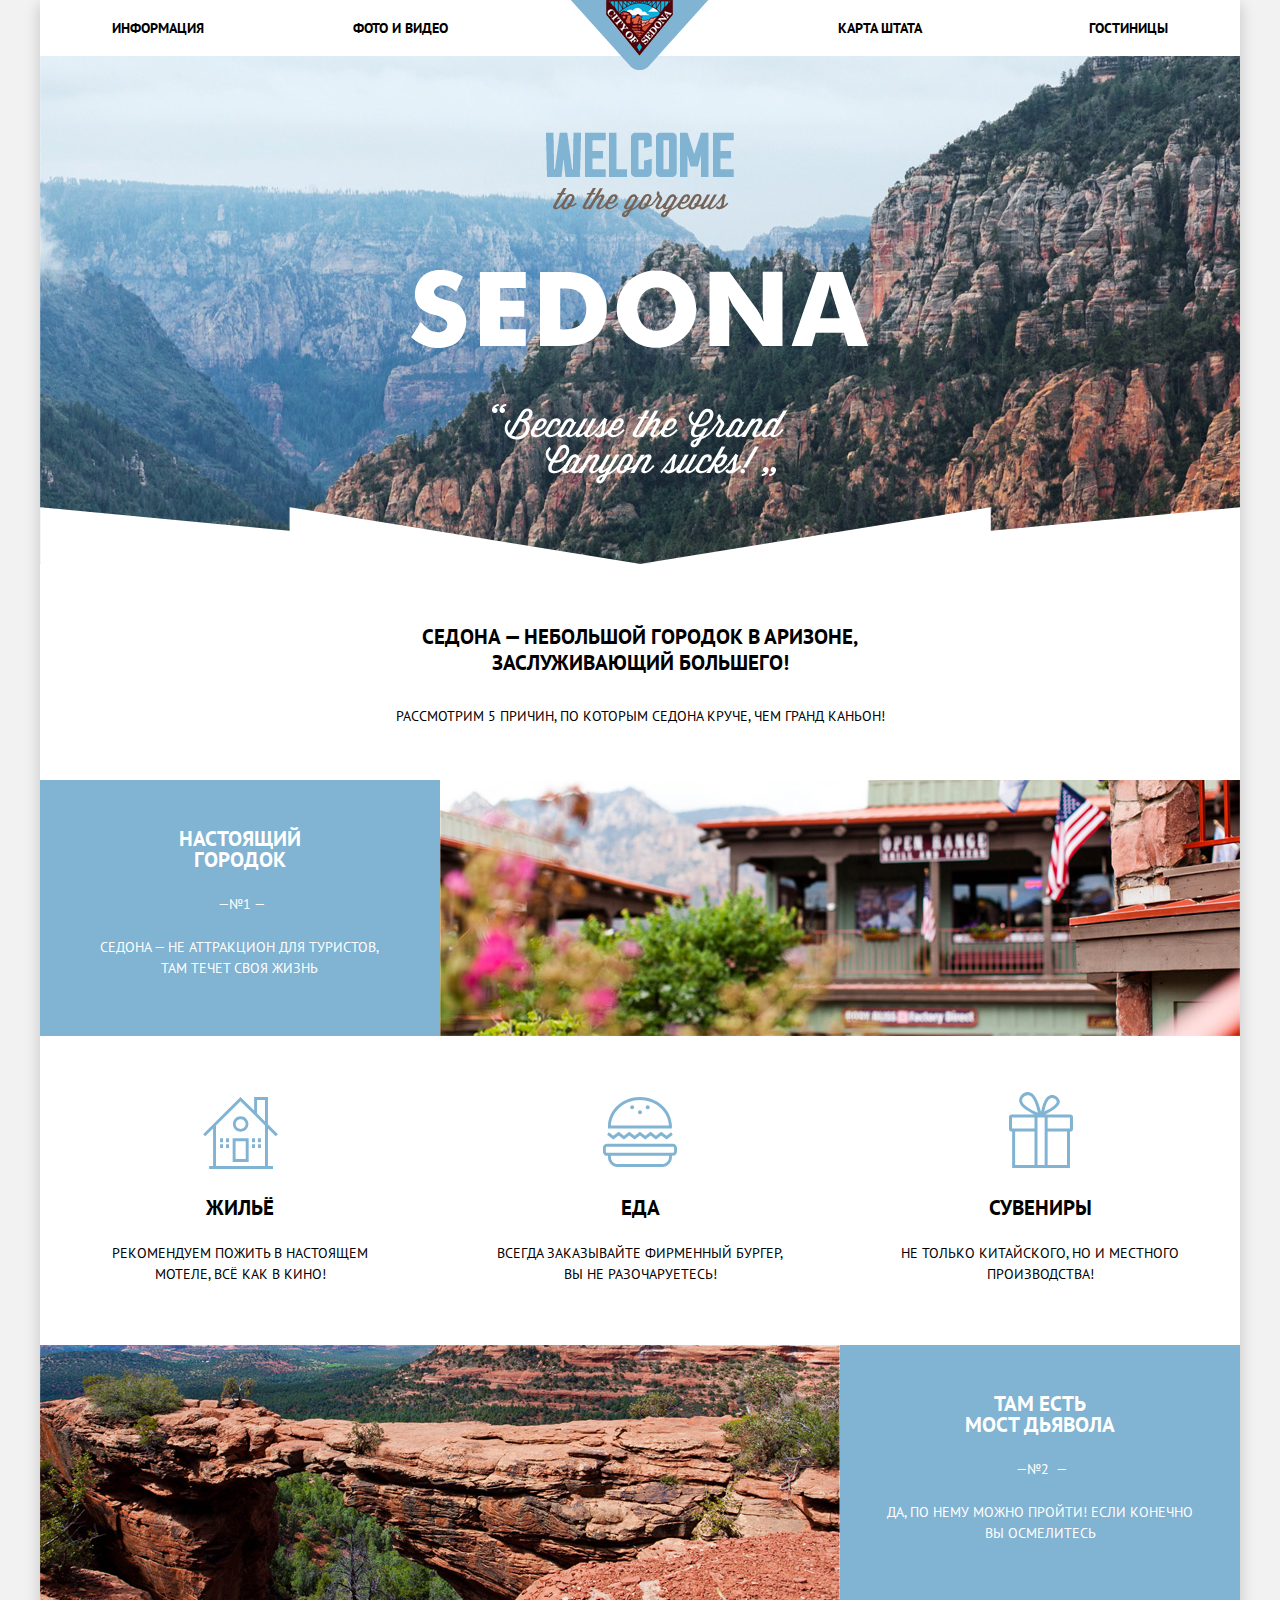
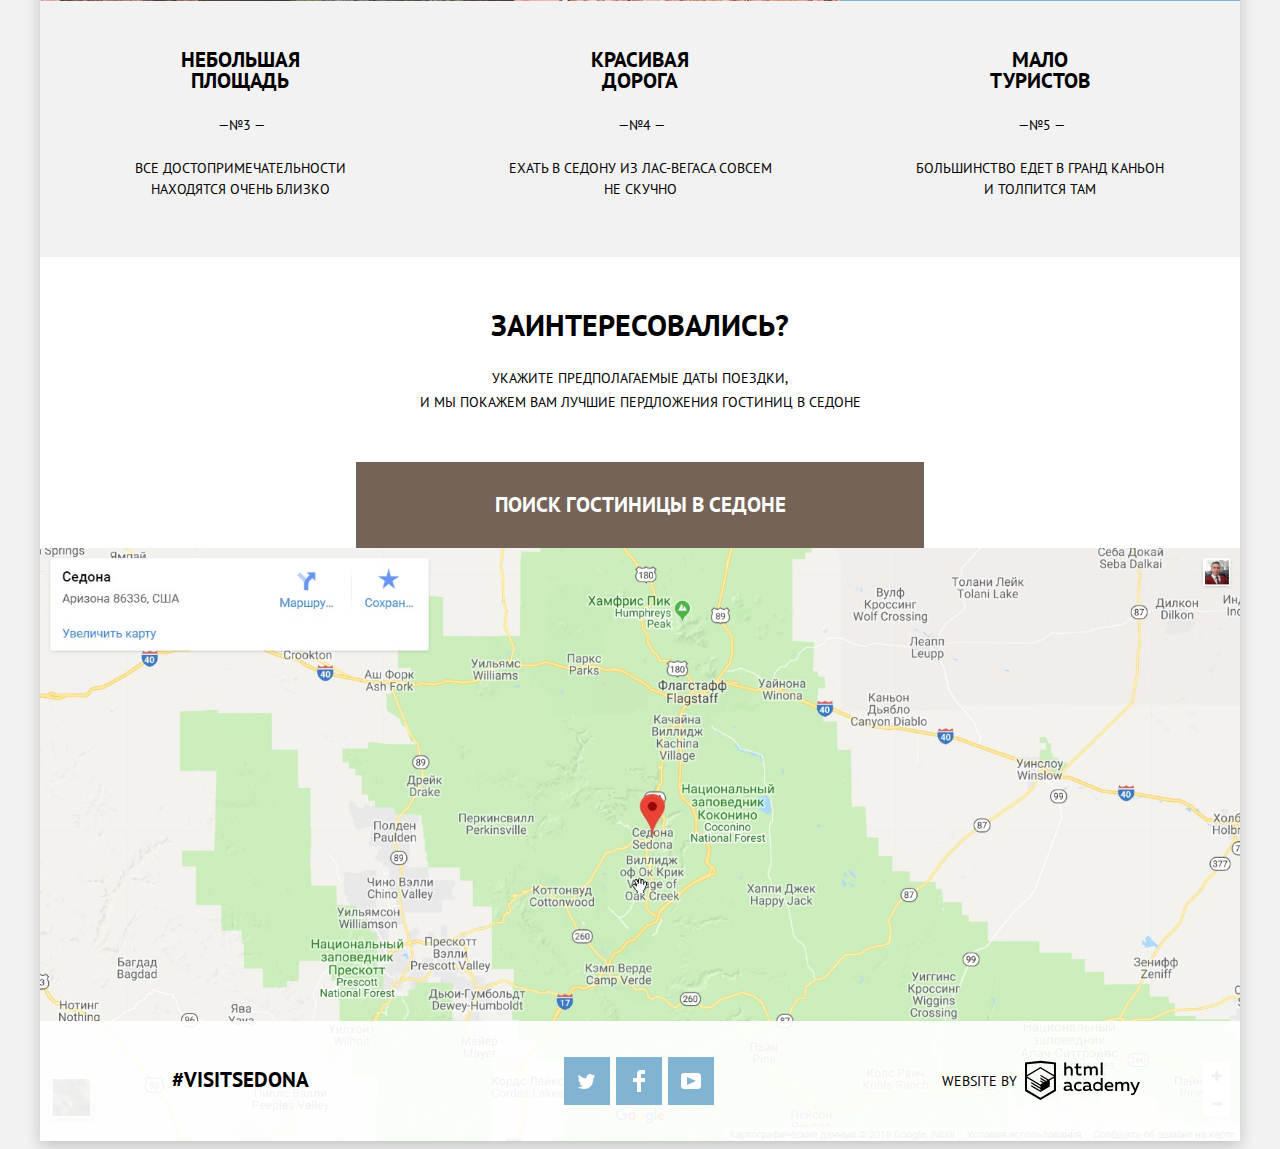
==== index.html @ 5e5bbc32 "Делает макет соответствующим базовым критериям" ====
<!DOCTYPE html>
<html lang="ru">

<head>
    <meta charset="utf-8">
    <title>Личный проект: Седона</title>
    <link href='https://fonts.googleapis.com/css?family=PT+Sans:400,700&amp;subset=latin,cyrillic-ext' rel='stylesheet' type='text/css'>
    <link href="css/normalize.css" rel="stylesheet">
    <link href="css/style.css" rel="stylesheet">
</head>
<body>
    <header class="header">
        <nav class="main-navigation">
            <a class="header-logo link">
                <img src="img/main-logo.png" width="138" height="70" alt="Логотип города Седона">
            </a>
            <ul class="navigation">
                <li class="navigation-info">
					<a class="navigation-item link" href="info.html">Информация</a>
				</li>
                <li class="navigation-media">
					<a class="navigation-item link" href="foto-video.html">Фото и видео</a>
				</li>
                <li class="navigation-map">
					<a class="navigation-item link" href="state-map.html">Карта штата</a>
				</li>
                <li class="navigation-hotels">
					<a class="navigation-item link" href="hotels.html">Гостиницы</a>
				</li>
            </ul>
        </nav>
    </header>
    <main>
        <section class="intro">
            <h1 class="visually-hidden">Добро пожаловать в великолепную Седону</h1>
            <img class="welcome-image" src="img/welcome.png" width="458" height="352" alt="Welcome to Sedona">
        </section>
        <section class="about-sedona">
            <h2 class="title">Седона &mdash; небольшой городок в Аризоне,<br> заслуживающий большего!</h2>
            <p class="text">Рассмотрим 5 причин, по которым Седона круче, чем гранд каньон!</p>
        </section>
        <section class="reason-promo">
            <h2 class="visually-hidden">Первая причина приехать в Седону</h2>
            <div class="reason true-city">
                <h2 class="title">Настоящий<br> городок</h2>
                <p class="text">&nbsp;&mdash;№1&nbsp;&mdash;</p>
                <p class="text">Cедона — не аттракцион для туристов,<br> там течет своя жизнь</p>
            </div>
        </section>
        <section>
            <h2 class="visually-hidden">Преимущества Седоны</h2>
            <ul class="advantages">
                <li class="advantages-item advantages-item-hotel">
                    <h2 class="title">Жильё </h2>
                    <p class="text">Рекомендуем пожить в настоящем<br> мотеле, всё как в кино!</p>
                </li>
                <li class="advantages-item advantages-item-food">
                    <h2 class="title">Еда</h2>
                    <p class="text">Всегда заказывайте фирменный бургер,<br> вы не разочаруетесь!</p>
                </li>
                <li class="advantages-item advantages-item-souvenirs">
                    <h2 class="title">Сувениры</h2>
                    <p class="text">Не только китайского, но и местного<br> производства!</p>
                </li>
            </ul>
        </section>
        <section class="reason-promo reason-promo-reverse">
            <h2 class="visually-hidden">Вторая причина приехать в Седону</h2>
            <div class="reason devil-brige">
                <h2 class="title">Там есть<br> Мост дьявола</h2>
                <p class="text">&nbsp;&mdash;№2 &nbsp;&mdash;</p>
                <p class="text">Да, по нему можно пройти! Если конечно<br> вы осмелитесь</p>
            </div>
        </section>
        <section>
            <h2 class="visually-hidden">Другие причины приехать в Седону</h2>
            <ul class="reason-block">
                <li class="reason">
                    <h2 class="title">Небольшая<br> площадь</h2>
                    <p class="text">&nbsp;&mdash;№3&nbsp;&mdash;</p>
                    <p class="text">Все достопримечательности<br> находятся очень близко</p>
                </li>
                <li class="reason">
                    <h2 class="title">Красивая<br> дорога</h2>
                    <p class="text">&nbsp;&mdash;№4&nbsp;&mdash;</p>
                    <p class="text">Ехать в Седону из Лас-Вегаса совсем<br> не скучно</p>
                </li>
                <li class="reason">
                    <h2 class="title">Мало<br> туристов</h2>
                    <p class="text">&nbsp;&mdash;№5&nbsp;&mdash;</p>
                    <p class="text">Большинство едет в гранд каньон<br> и толпится там</p>
                </li>
            </ul>
        </section>
        <section class="interested">
            <h2 class="title">Заинтересовались?</h2>
            <p class="text">Укажите предполагаемые даты поездки,<br> и мы покажем вам лучшие пердложения гостиниц в Седоне</p>
            <div class="form-wrapper">
                <button type="button" class="button button-search-hotel">Поиск гостиницы в Седоне</button>
                <form class="search-hotels modal form-show" method="post" action="https://echo.htmlacademy.ru">
                    <ul>
                        <li class="form-date-item">
                            <label class="form-label" for="check-in-date">Дата заезда:
                                <input class="form-input form-input-date" type="text" value="24 апреля 2017" name="check-in-date" id="check-in-date">
									<span class="icon-calendar-in">
										  <svg  xmlns="http://www.w3.org/2000/svg" width="21" height="22" viewBox="0 0 21 22"><path fill="currentColor" d="M19.251 2.025h-2.845V.648c0-.381-.294-.689-.656-.689-.363 0-.656.308-.656.689v1.377h-3.938V.648c0-.381-.294-.689-.655-.689-.363 0-.657.308-.657.689v1.377H5.906V.648c0-.381-.294-.689-.656-.689-.363 0-.657.308-.657.689v1.377H1.75C.784 2.025 0 2.847 0 3.862v16.302C0 21.179.784 22 1.75 22h17.501c.966 0 1.749-.821 1.749-1.836V3.862c0-1.015-.783-1.837-1.749-1.837zm.437 18.139a.448.448 0 0 1-.437.459H1.75a.45.45 0 0 1-.438-.459V3.862a.45.45 0 0 1 .438-.459h2.844v1.378c0 .381.294.689.657.689.362 0 .656-.308.656-.689V3.403h3.938v1.378c0 .381.294.689.657.689.361 0 .655-.308.655-.689V3.403h3.938v1.378c0 .381.293.689.656.689.362 0 .656-.308.656-.689V3.403h2.845c.241 0 .437.206.437.459v16.302z"/><path fill="currentColor"  d="M4.594 8.225h2.625v2.066H4.594zM4.594 11.668h2.625v2.067H4.594zM4.594 15.112h2.625v2.066H4.594zM9.188 15.112h2.625v2.066H9.188zM9.188 11.668h2.625v2.067H9.188zM9.188 8.225h2.625v2.066H9.188zM13.781 15.112h2.625v2.066h-2.625zM13.781 11.668h2.625v2.067h-2.625zM13.781 8.225h2.625v2.066h-2.625z"/></svg>
									</span>
                            </label>
                        </li>
                        <li class="form-date-item">
                            <label class="form-label" for="check-out-date">Дата выезда:
                                <input class="form-input form-input-date" type="text" value="4 июля 2017" name="check-out-date" id="check-out-date">
									<span class="icon-calendar-out">
										  <svg  xmlns="http://www.w3.org/2000/svg" width="21" height="22" viewBox="0 0 21 22"><path fill="currentColor" d="M19.251 2.025h-2.845V.648c0-.381-.294-.689-.656-.689-.363 0-.656.308-.656.689v1.377h-3.938V.648c0-.381-.294-.689-.655-.689-.363 0-.657.308-.657.689v1.377H5.906V.648c0-.381-.294-.689-.656-.689-.363 0-.657.308-.657.689v1.377H1.75C.784 2.025 0 2.847 0 3.862v16.302C0 21.179.784 22 1.75 22h17.501c.966 0 1.749-.821 1.749-1.836V3.862c0-1.015-.783-1.837-1.749-1.837zm.437 18.139a.448.448 0 0 1-.437.459H1.75a.45.45 0 0 1-.438-.459V3.862a.45.45 0 0 1 .438-.459h2.844v1.378c0 .381.294.689.657.689.362 0 .656-.308.656-.689V3.403h3.938v1.378c0 .381.294.689.657.689.361 0 .655-.308.655-.689V3.403h3.938v1.378c0 .381.293.689.656.689.362 0 .656-.308.656-.689V3.403h2.845c.241 0 .437.206.437.459v16.302z"/><path fill="currentColor"  d="M4.594 8.225h2.625v2.066H4.594zM4.594 11.668h2.625v2.067H4.594zM4.594 15.112h2.625v2.066H4.594zM9.188 15.112h2.625v2.066H9.188zM9.188 11.668h2.625v2.067H9.188zM9.188 8.225h2.625v2.066H9.188zM13.781 15.112h2.625v2.066h-2.625zM13.781 11.668h2.625v2.067h-2.625zM13.781 8.225h2.625v2.066h-2.625z"/></svg>
									</span>
                            </label>
                        </li>
                        <li class="form-number-item">
                            <div class="form-label">
                                <label for="adult-number">Взрослые:</label>
                                <span class="counter-adult">
									  <button class="button-minus" type="button"></button>
									  <input class="counter-number form-input" type="number" value="2" name="adult-number" id="adult-number">
									  <button class="button-plus" type="button"></button>				  
							     </span>
                            </div>
                            <div class="form-label">
                                <label class="child-number" for="child-number">Дети:</label>
                                <span class="counter-child">
									  <button class="button-minus" type="button"></button> 
									  <input class="counter-number form-input" type="number" value="0" name="child-number" id="child-number">
									  <button class="button-plus" type="button"></button>
								</span>
                            </div>
                        </li>
                        <li>
                            <button type="submit" class=" button button-search">Найти</button>
                        </li>
                    </ul>
                </form>
            </div>
        </section>
        <div class="map-container">
            <h2 class="visually-hidden">Карта города Седона</h2>
            <div class="map" id="map">
                <iframe src="https://www.google.com/maps/embed?pb=!1m18!1m12!1m3!1d838162.8369633064!2d-111.79513845!3d34.854378399999995!2m3!1f0!2f0!3f0!3m2!1i1024!2i768!4f13.1!3m3!1m2!1s0x872da132f942b00d%3A0x5548c523fa6c8efd!2sSedona%2C+AZ%2C+USA!5e0!3m2!1sen!2sru!4v1435000602855" width="1200" height="593" allowfullscreen></iframe>
            </div>
        </div>
    </main>
    <footer class="footer-map footer">
        <a class="hashtag link" href="#">#visitsedona</a>
        <ul class="social-buttons">
            <li>
                <a class="social-button" href="#" title="Ссылка на Твиттер">
                    <svg xmlns="http://www.w3.org/2000/svg" xmlns:xlink="http://www.w3.org/1999/xlink" width="17" height="15" viewBox="0 0 17 15">
                        <path fill="currentColor" d="M10.95.144c1.685-.496 2.984.27 3.577 1.179.673-.231 1.331-.481 2.011-.708a2.345 2.345 0 0 1-.857 1.768c.685.17 1.304-.491 1.304-.491-.169 1-1.006 1.788-1.563 2.024-.231 6.75-3.175 11.217-10.077 11.082h-.446c-.41 0-4.164-.46-4.898-1.887 2.271.196 3.893-.422 4.693-1.177-.96-.3-2.679-.477-2.979-2.95.349.106.564.228 1.19.119C1.705 8.247.374 7.53.448 5.33c.285.328 1.067.536 1.34.472C1.085 5.561-.182 2.442.894.85c1.818 1.854 3.735 3.606 7.152 3.773C8.254 2.33 9.183.793 10.95.144z" />
                    </svg>
                </a>
            </li>
            <li>
                <a class="social-button" href="#" title="Ссылка на Фэйсбук">
                    <svg xmlns="http://www.w3.org/2000/svg" width="12" height="22" viewBox="0 0 12 22">
                        <path fill="currentColor" d="M12 4V0H8a4 4 0 0 0-4 4v4H0v4h4v10h4V12h4V8H8V4h4z" />
                    </svg>
                </a>
            </li>
            <li>
                <a class="social-button" href="#" title="Ссылка на Ютуб">
                    <svg xmlns="http://www.w3.org/2000/svg" xmlns:xlink="http://www.w3.org/1999/xlink" width="20" height="16" viewBox="0 0 20 16">
                        <path fill="currentColor" d="M17 0H3C1.35 0 0 1.35 0 3v10c0 1.65 1.35 3 3 3h14c1.65 0 3-1.35 3-3V3c0-1.65-1.35-3-3-3zM6.027 11.998V4.002L15.014 8l-8.987 3.998z"/>
                    </svg>
                </a>
            </li>
        </ul>
        <a class="footer-logo link" href="https://htmlacademy.ru/intensive/htmlcss/" title="Ссылка на сайт HTML Academy">
            <p>website by</p>
            <svg class="footer-academy-logo" width="115" height="41" id="Layer_1" data-name="Layer 1" xmlns="http://www.w3.org/2000/svg" viewBox="0 0 108.08 36.85">
                <path d="M44.61,26.88a2,2,0,0,0,.55-0.1v1.33a3.25,3.25,0,0,1-1.18.21,1.67,1.67,0,0,1-1.67-1,4.84,4.84,0,0,1-3.14,1.08c-1.51,0-2.91-.83-2.91-2.55,0-2.13,2-2.79,3.71-2.79a11.08,11.08,0,0,1,2.17.25v-0.3c0-1-.76-1.77-2.19-1.77a7.42,7.42,0,0,0-3,.64v-1.7a10.21,10.21,0,0,1,3.19-.55c2.36,0,3.81,1.12,3.81,3.65v3a0.54,0.54,0,0,0,.49.59h0.17Zm-6.44-1.13A1.35,1.35,0,0,0,39.63,27h0.11a3.39,3.39,0,0,0,2.41-1V24.58a9.72,9.72,0,0,0-1.81-.21c-1,0-2.16.33-2.16,1.38h0Zm12.36-6.11a5,5,0,0,1,2.57.64V22a4.08,4.08,0,0,0-2.3-.7,2.75,2.75,0,1,0,0,5.49,5,5,0,0,0,2.43-.64v1.71a6.27,6.27,0,0,1-2.76.57A4.21,4.21,0,0,1,46,24.51q0-.21,0-0.41a4.32,4.32,0,0,1,4.18-4.46h0.38Zm12.17,7.24a2,2,0,0,0,.55-0.1v1.33a3.25,3.25,0,0,1-1.18.21,1.67,1.67,0,0,1-1.67-1,4.84,4.84,0,0,1-3.14,1.08c-1.51,0-2.91-.83-2.91-2.55,0-2.13,2-2.79,3.71-2.79a11.08,11.08,0,0,1,2.17.25v-0.3c0-1-.76-1.77-2.19-1.77a7.42,7.42,0,0,0-3,.64v-1.7a10.21,10.21,0,0,1,3.19-.55c2.36,0,3.81,1.12,3.81,3.65v3a0.54,0.54,0,0,0,.49.59h0.17Zm-6.44-1.13A1.35,1.35,0,0,0,57.73,27h0.11a3.39,3.39,0,0,0,2.41-1V24.58a9.72,9.72,0,0,0-1.81-.21c-1.06,0-2.16.33-2.16,1.38h0ZM73,16V28.2H71.35V26.88a3.88,3.88,0,0,1-3.19,1.54,4.4,4.4,0,0,1,0-8.78,3.81,3.81,0,0,1,3,1.3V16H73Zm-4.53,5.22a2.76,2.76,0,1,0,0,5.52A2.86,2.86,0,0,0,71.15,25V23A2.91,2.91,0,0,0,68.49,21.27ZM79,19.64c3.31,0,4.46,2.68,3.92,5.09H76.7c0.21,1.5,1.67,2.11,3.19,2.11a6.11,6.11,0,0,0,2.64-.59v1.6a7.14,7.14,0,0,1-3,.57C77,28.42,74.78,27,74.78,24a4.18,4.18,0,0,1,4-4.39H79Zm0.09,1.54a2.28,2.28,0,0,0-2.44,2.1v0.06H81.3A2,2,0,0,0,79.13,21.18Zm5.73,7V19.87h1.65v1a3.81,3.81,0,0,1,2.78-1.27A2.86,2.86,0,0,1,91.89,21a4.12,4.12,0,0,1,2.91-1.33A3.06,3.06,0,0,1,98,23V28.2h-1.9V23.05a1.59,1.59,0,0,0-1.42-1.75H94.42a2.8,2.8,0,0,0-2.07,1.12V28.2h-1.9V23.05A1.59,1.59,0,0,0,89,21.31H88.8a3,3,0,0,0-2.21,1.29v5.63H84.86Zm21.31-8.33h1.9l-3.91,9.46c-0.9,2.17-2.09,2.86-3.35,2.86a4.76,4.76,0,0,1-1.1-.14V30.46a2.86,2.86,0,0,0,.85.12c0.9,0,1.58-.64,2.07-1.9l0.17-.42-4-8.4h2l2.86,6.29ZM38.73,1.46V6.22a3.81,3.81,0,0,1,2.7-1.14,3.25,3.25,0,0,1,3.44,3.4v5.15H43V8.72a1.81,1.81,0,0,0-1.61-2h-0.3a2.93,2.93,0,0,0-2.32,1.39v5.52h-1.9V1.46h1.9ZM49.94,2.31v3h3V6.91h-3v3.81c0,1.1.5,1.46,1.58,1.46a4.49,4.49,0,0,0,1.69-.33v1.6A6.8,6.8,0,0,1,51,13.8a2.55,2.55,0,0,1-2.86-2.74V6.89H46.58V5.26h1.5V2.74Zm5.4,11.31V5.28H57v1A3.81,3.81,0,0,1,59.77,5a2.86,2.86,0,0,1,2.6,1.33A4.12,4.12,0,0,1,65.28,5,3.06,3.06,0,0,1,68.44,8.4v5.21h-1.9V8.46a1.59,1.59,0,0,0-1.42-1.75H64.89a2.8,2.8,0,0,0-2.07,1.12v5.78h-1.9V8.46A1.59,1.59,0,0,0,59.5,6.71H59.27A3,3,0,0,0,57.06,8v5.63H55.34ZM71.17,1.45H73V13.6H71.17V1.45ZM14.71,0H14.55L0,1.54V28.21l14.55,8.66,14.55-8.66V1.54Zm12.5,27.1L14.55,34.64,1.9,27.12V16.18l12.59,7.5V25L5.86,19.9v1.31l8.68,5.21v1.39L5.87,22.65V24l8.68,5.21,8.75-5.24V18.31L27.2,16V27.12Zm0-12.53-3.48,2-1.6,1L14.51,13v1.31L21,18.23H21l-0.14.09-1,.54-5.37-3.2V17l4.24,2.52-1,.67-3.2-1.9v1.31l2.1,1.24L14.5,22.1,2,14.65,14.51,7.11Zm0-1.32L14.49,5.76,1.91,13.25v-10L14.56,1.92,27.21,3.25v10h0Z" transform="translate(0 -0.02)" fill="currentColor" />
            </svg>
        </a>
    </footer>
    <script>
        var link = document.querySelector(".button-search-hotel");

        var popup = document.querySelector(".form-show");

        var form = popup.querySelector("form");

        var checkin = popup.querySelector("[name=check-in-date]");

        link.addEventListener("click", function(evt) {

            popup.classList.toggle("modal-show");
            checkin.focus();
        });
    </script>
</body>
</html>
---- css/style.css ----
body {
  margin: 0;
  padding: 0;
  font-family: "PT Sans", Arial, sans-serif;
  font-size: 14px;
  line-height: 26px;
  color: #000000;
  background-color: #f2f2f2;
  text-transform: uppercase;
  box-shadow: 0px 5px 15px 0 rgba(0, 1, 1, 0.2); 
  width: 1200px;
  margin: 0 auto;
}

.visually-hidden {
  position: absolute;
  clip: rect(0 0 0 0);
  width: 1px;
  height: 1px;
  margin: -1px;
}

 .link {
  text-decoration: none;
}

.title {
  font-size: 21px;
  line-height: 21px;
  font-weight: bold;
}
  
.text {
  font-size: 14px;
  line-height: 21px;
  font-weight: normal;
}

.header {
  width: 1200px;
  margin: 0 auto;
  position: relative;
}

.navigation {
  margin: 0;
  padding: 0;
  color: #000000;
  background-color: #ffffff;
  font-weight: bold;
  display: flex;
}

.navigation li {
  margin: 0;
  padding: 0;
  height: 56px;
  width: 25%;
  list-style: none;
  display: flex;
  align-items: center;
  box-sizing: border-box;
}

.navigation-info a {
  text-align: right;
  padding-left: 72px;
}

.navigation-media a {
  text-align: left;
  padding-left: 13px;
}

.navigation-map {
  text-align: right;
  justify-content: flex-end;
}

.navigation-hotels {
  text-align: right;
  justify-content: flex-end;
}

.navigation-map a {
  padding-right: 18px; 
}

.navigation-hotels a{
  padding-right: 72px;
}

.navigation-item {
  color: #000000; 
}

.navigation a:hover,
.navigation a:focus {
  color: #81b3d2;
}	

.navigation a:active {
  color: rgba(0, 0, 0, 0.3);
}

.navigation .nav-active {
  color: #766357;
}

.header-logo {
  width: 138px;
  height: 70px;
  color: transparent;
  position: absolute;
  left: 50%;
  transform: translateX(-50%);
  z-index: 1;
	  
}

.intro img {
  margin-top: 76px;
  margin-bottom: 80px;
}

.intro {
  display: flex;
  position: relative;
  height: 508px;
  background: #3d4c57 url("../img/welcome-background.jpg") no-repeat 50% 28%;
  background-size: cover;
  position: relative;
  justify-content: center;
}

.intro::after {
  content: '';
  position: absolute;
  left: 0;
  right: 0;
  bottom: 0px;
  height: 57px;
  background: transparent url("../img/welcome-shape.png") no-repeat 0 50%;
  background-size: 100% 57px;
}

.about-sedona {
  background-color: #ffffff;
  display: flex;
  text-align: center;
  flex-direction: column;
  justify-content: center;
}

.about-sedona h2 {
  padding: 0;
  margin: 0;
  font-size: 21px;
  line-height: 26px;
  margin-top: 60px;
  margin-bottom: 27px;
}

.about-sedona p {
  padding: 0;
  margin: 0;
  font-size: 14px;
  line-height: 26px;
  margin-bottom: 51px; 
}

.reason-promo {
  margin: 0;
  padding: 0;
  background-image: url("../img/reason-promo-background.jpg");
  background-repeat: no-repeat;
  background-position: right; 	
  color: #ffffff;
  display: flex;
  justify-content: flex-start; 	
  background-color: #81b3d2
}

.reason {
  min-height: 256px;
  padding: 0;
  margin: 0;
  text-align: center;
  width: 33.3%;
  background-color: #81b3d2;
}

.reason h2 {
  padding: 0;
  margin: 0;
  padding-top: 48px;
  padding-bottom: 24px;  
}
 
.reason p{
  padding: 0;
  margin: 0;
  padding-bottom: 22px;
}
 

.advantages {
  padding: 0;
  margin: 0;
  display: flex; 
  text-align: center;
  background-color: #ffffff;
  list-style: none;
  justify-content: 	space-around;
  padding-bottom: 60px; 
}

.advantages h2 {
  padding: 0;
  margin: 0;
}

.advantages p {
  padding: 0;
  margin: 0;
  padding-top: 25px 
}

.advantages-item {
  margin-top: 161px;
  position: relative;
  width: 33.3%;
}

.advantages-item-hotel::before {
  content: "";
  background-image: url("../img/advantages-hotel.svg");
  background-repeat: no-repeat;
  position: absolute;
  width: 75px;
  height: 72px;
  top: -100px;
  right: 162px;	  
}

.advantages-item-food::before {
  content: "";
  background-image: url("../img/advantages-food.svg");
  background-repeat: no-repeat;
  position: absolute;
  width: 74px;
  height: 70px;
  top: -100px;
  right: 163px; 
}

.advantages-item-souvenirs::before {
  content: "";
  background-image: url("../img/advantages-souvenirs.svg");
  background-repeat: no-repeat;
  position: absolute;
  width: 64px;
  height: 76px;
  top: -105px;
  right: 167px;  
}

.reason-promo-reverse {
  background-image: url("../img/reason-promo-reverse-background.jpg");
  background-position: left; 
  justify-content: flex-end;
  background-color: #81b3d2
}

.reason-block {
  list-style: none;
  background-color: #f2f2f2;
  padding: 0;
  margin: 0;
  display: flex; 
  text-align: center;
  justify-content: space-around;
  align-items: center;
  height: 256px;
}

.reason-block .reason {
  background-color: #f2f2f2;	
}


.interested {
  margin: 0;
  padding: 0;
  background-color: #ffffff;
  height: 291px;
  display: flex;
  flex-direction: column;
  align-items: center;
  justify-content: flex-end
}

.interested h2{
  margin: 0;
  padding: 0;
  font-weight: bold;
  font-size: 30px;
  position: relative;
}

.interested p {
  text-align: center;
  margin: 0;
  padding: 0;
  padding-top: 31px;
  padding-bottom: 48px;
  font-size: 14px;
  line-height: 24px;
}

.button-search-hotel {
  margin: 0;
  padding: 0;
  width: 568px;
  height: 86px;
  position: relative;
}

.interested label {
  font-weight: bold;
  font-size: 14px;
  line-height: 26px;
}

.form-wrapper {
  position: relative;
}

.search-hotels {
  position: absolute;
  display: block;
  width: 458px;
  color: #000000;
  background-color: #ffffff;
  top: 100%;
  padding: 55px;
  box-shadow: 0px 7px 15px 0 rgba(0, 1, 1, 0.15);
  z-index: 1;
}

.button-search {
  width: 458px;
  height: 58px;
  margin-top: 54px
}

.modal {
  display: none;
  animation: hide .25s forwards;
}

@keyframes show {
  0% {
    -ms-transform: scaleY(0) translateY(-100%);
    transform: scaleY(0) translateY(-100%);
  }
  50% {
    -ms-transform: scaleY(1) translateY(20%);
    transform: scaleY(1) translateY(20%);
  }
  70% {
    -ms-transform: scaleY(.8) translateY(0%);
    transform: scaleY(.8) translateY(0%);
  }
  90% {
    -ms-transform: scaleY(1) translateY(10%);
    transform: scaleY(1) translateY(10%);
  }
  100% {
    -ms-transform: scaleY(1) translateY(0);
    transform: scaleY(1) translateY(0);
  }
}


.modal-show {
  display: block;
  animation: show .55s forwards;
}


.form-item {
  display: flex;
}

.form-label {
  display: flex;
  height: 38px;
  margin: 0;
  padding: 0px;
  box-sizing: border-box;
  justify-content: space-between;
  align-items: center;
 }

.form-input {
  flex-shrink: 0;
  width: 344px;
  height: 38px;
  box-sizing: border-box;
  padding:  8px;
  border: 2px solid #f2f2f2;
  outline: none;
  font-size: 14px;
  line-height: 18px;
  text-transform: uppercase;
  background: #f2f2f2;
  font-weight: bold;
  position: relative;
}

.form-number-item {
  border-right: 0;
  border-left: 0;
}

.form-input-date {
  padding-right: 35px;
}

.form-date-item {
  margin-bottom: 30px;
  position: relative;
}

.icon-calendar-in {
  position: absolute;
  text-decoration: none;
  color: #cacaca;
  height: 25px;
  width: 25px;
  top: 9px;
  right: 5px; 
}

.icon-calendar-out {
  position: absolute;
  text-decoration: none;
  color: #cacaca;
  height: 25px;
  width: 25px;
  top: 7px;
  right: 5px; 
}

.form-input-date:hover + .icon-calendar-in,
.form-input-date:hover + .icon-calendar-out {
  color: #000000;
}

.form-input-date:active + .icon-calendar-in,
.form-input-date:active + .icon-calendar-out {
  color: #81b3d2;
}

.icon-calendar-in:hover,
.icon-calendar-out:hover {
  color: #000000;	
}


.form-number-item {
  margin: 0;
  padding: 0;
  display: flex;
  justify-content: space-between
}

input[type="number"]::-webkit-outer-spin-button,
input[type="number"]::-webkit-inner-spin-button {
  -webkit-appearance: none;
  margin: 0;
}
	
input[type="number"] {
  -moz-appearance: textfield;
}
input[type="number"]:hover,
input[type="number"]:focus {
  -moz-appearance: number-input;
}

input[type=number]::-webkit-inner-spin-button,
input[type=number]::-webkit-outer-spin-button {
  -webkit-appearance: none;
  margin: 0;
}

.counter-adult {
  display: flex;
  margin-left: 42px
}

.counter-child{
  display: flex;
  margin-left: 26px;
}

.counter-number {
  box-sizing: border-box;
  width: 38px;
  height: 38px;
  padding: 0;
  margin: 0;
  text-align: center; 
}

.button-minus {
  width: 38px;
  height: 38px;
  border: none;
  background-color: #f2f2f2;
  position: relative;
}

.button-plus {
  width: 38px;
  height: 38px;
  border: none;
  background-color: #f2f2f2;
  position: relative;
}

.button-minus::after {
  content: "";
  width: 11px;
  height: 3px;
  background-color: #a9a9a9;
  position: absolute;
  right: 15px;
  top: 18px;
}

.button-plus::after {
  content: "";
  width: 11px;
  height: 3px;
  background-color: #a9a9a9;
  position: absolute;
  right: 15px;
  top: 18px;
}

.button-plus::before {
  content: "";
  width: 3px;
  height: 11px;
  background-color: #a9a9a9;
  position: absolute;
  right: 19px;
  top: 14px;
}

.button-minus:hover:after,
.button-plus:hover:after,
.button-plus:hover:before {
  background-color: #000000;
}

.button-minus:active:after,
.button-plus:active:after,
.button-plus:active:before{
  background-color: #81b3d2;
}

.search-hotels ul {
  margin: 0;
  padding: 0; 
  list-style: none;
}

.button {
  font: inherit;
  text-align: center;
  color: #ffffff;
  vertical-align: middle;
  text-transform: uppercase;
  background-color: #766357;
  border: none;
  font-weight: bold;
  font-size: 21px;
  line-height: 26px;
}

.button:hover,
.button:focus {
  background-color: #604e43;
}

.button:active {
  color: rgba(255, 255, 255, 0.3);
  background-color: #503e33;
 }

.button-search,
.button-detail{
  background-color: #81b3d2;	
}

.button-search:hover,
.button-detail:hover,
.button-search:focus,
.button-detail:focus {
  background-color: #669ec0;	
}

.button-search:active,
.button-detail:active {
  background-color: #5496bd;
  color: rgba(255, 255, 255, 0.3)
}
   
.search-hotels input:hover {
  background-color: #ebebeb;
}

.search-hotels input:focus {
  background-color: #ffffff;
  border: solid 2px #e5e5e5;
}

.container {
  padding-left: 72px;
  padding-right: 74px;
}

.filter {
  margin: 0;
  padding: 0;
  color: #ffffff;
  background-size: cover;
  padding-top: 27px;
  padding-bottom:  19px;
  background: #46525c url("../img/filter-background.jpg") no-repeat 0 50%;
}

.filter-form {
  display: flex;
}

.fieldset-hotels {
  border: none;
  font-weight: bold;
  font-size: 16px;
  line-height: 21px;
}

.infrastructure-field {
  margin: 0;
  padding: 0;
}

.hotel-type-field {
  margin: 0;
  padding: 0;
  margin-left: 118px;
}

.filter-range {
  margin:0;
  padding: 0;
}

.infrastructure {
  margin: 0;
  padding: 0;
  list-style: none;
  font-weight: normal;
  font-size: 14px;
  line-height: 21px;
  padding-left: 10px;
  padding-top: 12px;
}

.hotel-type {
  margin: 0;
  padding: 0;
  list-style: none;
  font-weight: normal;
  font-size: 14px;
  line-height: 21px;
  margin-left: 14px;
  padding-top: 12px;
}

.price-option {
  list-style: none;
}

.price-option-range {
  list-style: none;
  color: #ffffff;
}

.price-option-range input {
  text-transform: uppercase;
  font-family: "PT Sans", Arial, sans-serif;
  text-align: center;
}

.legend-filter-range {
  padding-bottom: 10px;
}

.infrastructure-option {
  margin: 0;
  padding: 0;
  position: relative;
  padding-top: 10px;
  padding-bottom: 9px;
  padding-left: 2px;
}

.checkbox-custom {
  position: relative;       
  width: 27px;              
  height: 27px;                
  display: inline-block;
  vertical-align: middle;
  right: 12px;
}

span.checkbox-custom::before {
  content: "";            
  position: absolute;     
  width: 100%;
  height: 100%;
  background: url("../img/svg-sedona/checkbox-off.svg") no-repeat center;
  top: 0px;
  left: -2px;
  display: block;
} 

.filter-input:checked + .checkbox-custom::before {
  content: "";            
  position: absolute;     
  top: 0px;
  right: 0px;
  bottom: 0px;
  left: 0px;
  background-image: url("../img/svg-sedona/checkbox-on.svg");
  background-repeat: no-repeat; 
}

.hotel-type-option {
  margin:0;
  padding-top: 10px;
  padding-bottom: 9px;
  position: relative;
}

hotel-type-option::before {
  content: "";
  background-image: url("../img/svg-sedona/checkbox-off.svg");
  background-repeat: no-repeat;
  position: absolute;
  width: 64px;
  height: 76px;
  top: 10px;
  right: 70px; 	
}

/* Сложный фильтр */

.filter-range {
  width: 314px;
  margin: 0;
  color: #ffffff;
  text-transform: uppercase;
  margin-left: auto
}

.filter-range-title {
  margin-bottom: 9px;
  font-weight: 600;
  font-size: 18px;
  line-height: 21px;
}

.price-controls {
  position: relative;
  height: 33px;
  width: 100%;
  margin-bottom: 18px;
  font-size: 0;
  border: 2px solid #ffffff;
  border-radius: 2px;
}

.price-controls::after {
  content: "";
  position: absolute;
  top: 50%;
  left: 50%;
  width: 2px;
  height: 22px;
  background: #ffffff;
  transform: translate(-50%, -50%);
}

.price-controls label {
  display: inline-block;
  font-size: 14px;
  line-height: 30px;
  vertical-align: top;
  cursor: pointer;
}

.price-controls .min-price,
.price-controls .max-price {
  width: 85px;
  padding-left: 62px;
 
}

.price-controls input {
  width: 50px;
  margin: 0px;
  color: inherit;
  font: inherit;
  background: none;
  border: none;
}

.range-controls {
  position: relative;
  margin-bottom: 32px;
}

.range-controls .scale {
  height: 2px;
  background: rgba(255, 255, 255, 0.3);
}

.range-controls .bar {
  width: 80%;
  height: 2px;
  background: #ffffff;
}

.range-toggle {
  position: absolute;
  top: -9px;
  width: 4px;
  height: 4px;
  background: #ababab;
  border: 8px solid #ffffff;
  border-radius: 50%;
  box-shadow: 0 2px 1px 0 rgba(0, 1, 1, 0.2);
  cursor: pointer;
}

.range-toggle:hover {
  background: #1c4f80;
}

.range-toggle-min {
  left: 0;
}

.range-toggle-max {
  left: 80%;
}

.btn-transparent {
  display: block;
  margin: 0px auto;
  padding: 6px 33px;
  font-size: 14px;
  line-height: 20px;
  color: #ffffff;
  text-transform: uppercase;
  background: transparent;
  border: 2px solid #ffffff;
  border-radius: 2px;
  cursor: pointer;
  margin-right: 94px;
  margin-top: 34px;
}

.btn-transparent:hover {
  color: #000000;
  background: #ffffff;
}

/* Конец ложног офильтра */
 
.filter-sorting {
  display: flex;
  align-items: center;
  border-bottom: 1px solid rgba(0, 0, 0, 0.3);
  background-color: #ffffff;
  padding-top: 13px;
  padding-bottom: 13px;
}

.results-amount {
  font-weight: bold;
  font-size: 14px;
  line-height: 1.24; 
  flex-shrink: 0;
}

.results-sorting h3 {
  font-weight: normal;
  font-size: 12px;
  }

.results-sorting {
  margin: 0;
  font-size: 12px;
  line-height: 18px;
  display: flex;
  padding-left: 48px;
  width: 100%;
  align-items: center;
  padding-top: 5px;
}

.sorting-type {
  padding: 0;
  margin: 0;
  list-style: none;
  padding-left: 40px; 
}

.sorting-type li {
  display: inline;
  padding-right: 31px; 
}

.arrows li {
  display: inline-block;
  margin-left: 7px;
  padding: 0; 
}

.sorting-type a {
  color: rgba(0, 0, 0, 0.3);
  border-bottom: 1px dashed #81b3d2;
}

.sorting-type a:hover,
.sorting-type a:focus {
  color: #81b3d2;
  border-bottom: 1px dashed #81b3d2;
}

.sorting-type a:active {
  color: #000000;
  border-bottom: 0px dashed #81b3d2;
}

.sort-activ a {
  color: #81b3d2;
  border-bottom: 0px;
}

.arrows {
  list-style: none;
  padding: 0;
  margin-left: auto; 
}

.arrows a {
  text-decoration: none;
  color: #cacaca;
  transition: color 0.5s ease;
}

.arrows a:hover,
.arrows a:focus {
  color: #000000;
}

.arrows a:active {
  color: #81b3d2;
}

 .arrow-down a{
  color: #81b3d2; 
}	

.result- hotels  {
  margin: 0;
  padding: 0; 
}

.hotel-photo {
  margin: 30px 0px;
  padding-right: 30px; 
}

.result-hotels-item {
  list-style: none;
  display: flex;
  border-bottom: 1px solid rgba(0, 0, 0, 0.3);
  height: 150px;
  background-color: #ffffff;	
}
 
.result-hotels ul {
  margin: 0px;
  padding: 0px;
  display: block;
}

.result-hotels-discription {
  margin: 27px 0px;
  padding: 0;
}

.result-hotels-discription p{
  margin-top: 10px;
  font-size: 14px;
  line-height: 22px;
  display: inline-block;
  min-width: 112px; 
}

.result-hotels-item  h2{
  margin: 0;
  padding: 0; 	
}

.result-hotels-discription  button { 
  font-size: 14px;
  margin-right: 3px;
}

.button-detail {
  padding: 0 17px; 
}

.button-booking {
  padding: 0 16px; 
}

.rating {
  margin: 30px 0px;
  margin-left: auto;
}

.stars li {
  display: inline-block;
  list-style: none;
  margin-left: 1px;
}

.stars  {
  text-align: right;
}

.raiting-number {
  background-color: #f2f2f2;
  height: 27px;
  padding: 0px 12px;
  text-align: center;
  margin-top: 37px;
  margin-left: auto;
}

.result-hotels-item a  {
  color: #000000;
}

.result-hotels-item a:hover,
.result-hotels-item a:focus {
  color: #81b3d2;
}

.result-hotels-item a:active {
  color: rgba(0, 0, 0, 0.3);
}

.map {
  height: 593px;
  background: #e2e7d0 url("../img/sedona-map.jpg") no-repeat 50% 100%;
  background-size: cover;		
}

.map iframe {
  height: 593px;
  width: 100%;
  border: none;
}

.footer {
  padding:  36px 0px;
  font-weight: bold;
  font-size: 21px;
  line-height: 26px;
  background-color: rgba(255, 255, 255, 0.9);
  display: flex;   
  justify-content: space-between;
  align-items:center;
  box-sizing: border-box;
  margin-top: -120px;
  position: relative;
}

.footer-hotels {
  margin-top: 0px;
}

.hashtag {
  margin: 0;
  padding: 0;
  color: #000000;
  padding-left: 132px;
  padding-right: 26px;
  padding-bottom: 2px;
}

.social-buttons {
  margin: 0;
  padding: 0;
  display: flex;
  flex-wrap: wrap;
  list-style: none;   
}

.social-button {
  display: flex;
  list-style: none;
  align-items: center;
  justify-content: center;
  width: 46px;
  height: 48px;
  background-color: #81b3d2;
  color: #ffffff;
  }

.social-buttons li {
  margin-right: 6px;
}

.social-buttons li:last-child {
  margin-right: 0px;
}

.social-buttons a:hover,
.social-buttonsa a:focus {
  background-color: #669ec0;	
}

.social-buttons a:active {
  background-color: #5496bd;
  color:rgba(255, 255, 255, 0.3)
}
.footer-logo {
  margin: 0;
  padding: 0;
  font-size: 14px;
  line-height: 26px;
  font-weight: normal;
  display: flex;
  justify-content: space-around;
  align-items: center;
  padding-right: 100px;
  padding-bottom: 1px;
}

.footer-logo p{
  margin: 0;
  padding: 0;
  margin-right: 8px;
  color: #000000; 
}

.footer-academy-logo {
  text-decoration: none;
  color: #000000;
  transition: color 0.5s ease;
}

.footer-academy-logo:hover,
.hashtag:hover{
  color: #81b3d2;
}

.footer-academy-logo:active,
.hashtag:active{
  color:  #bdbbbc;
}
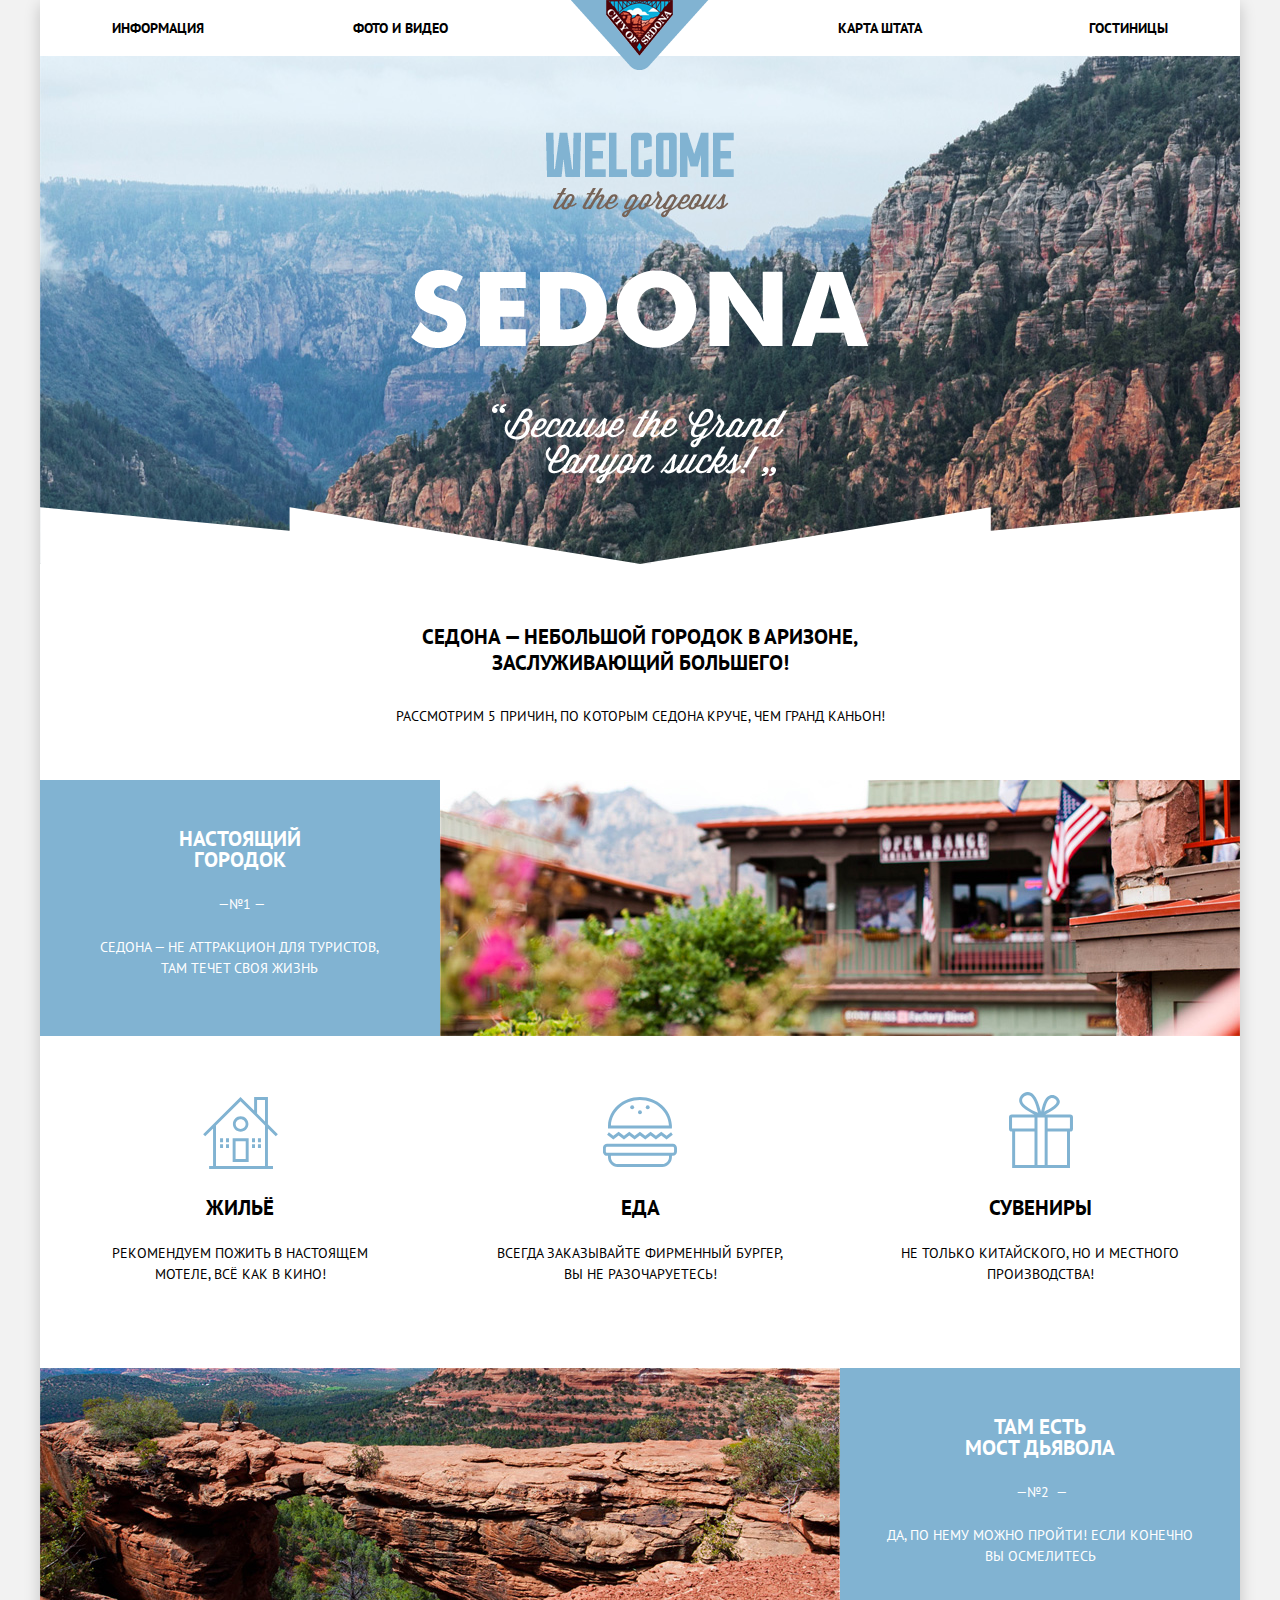
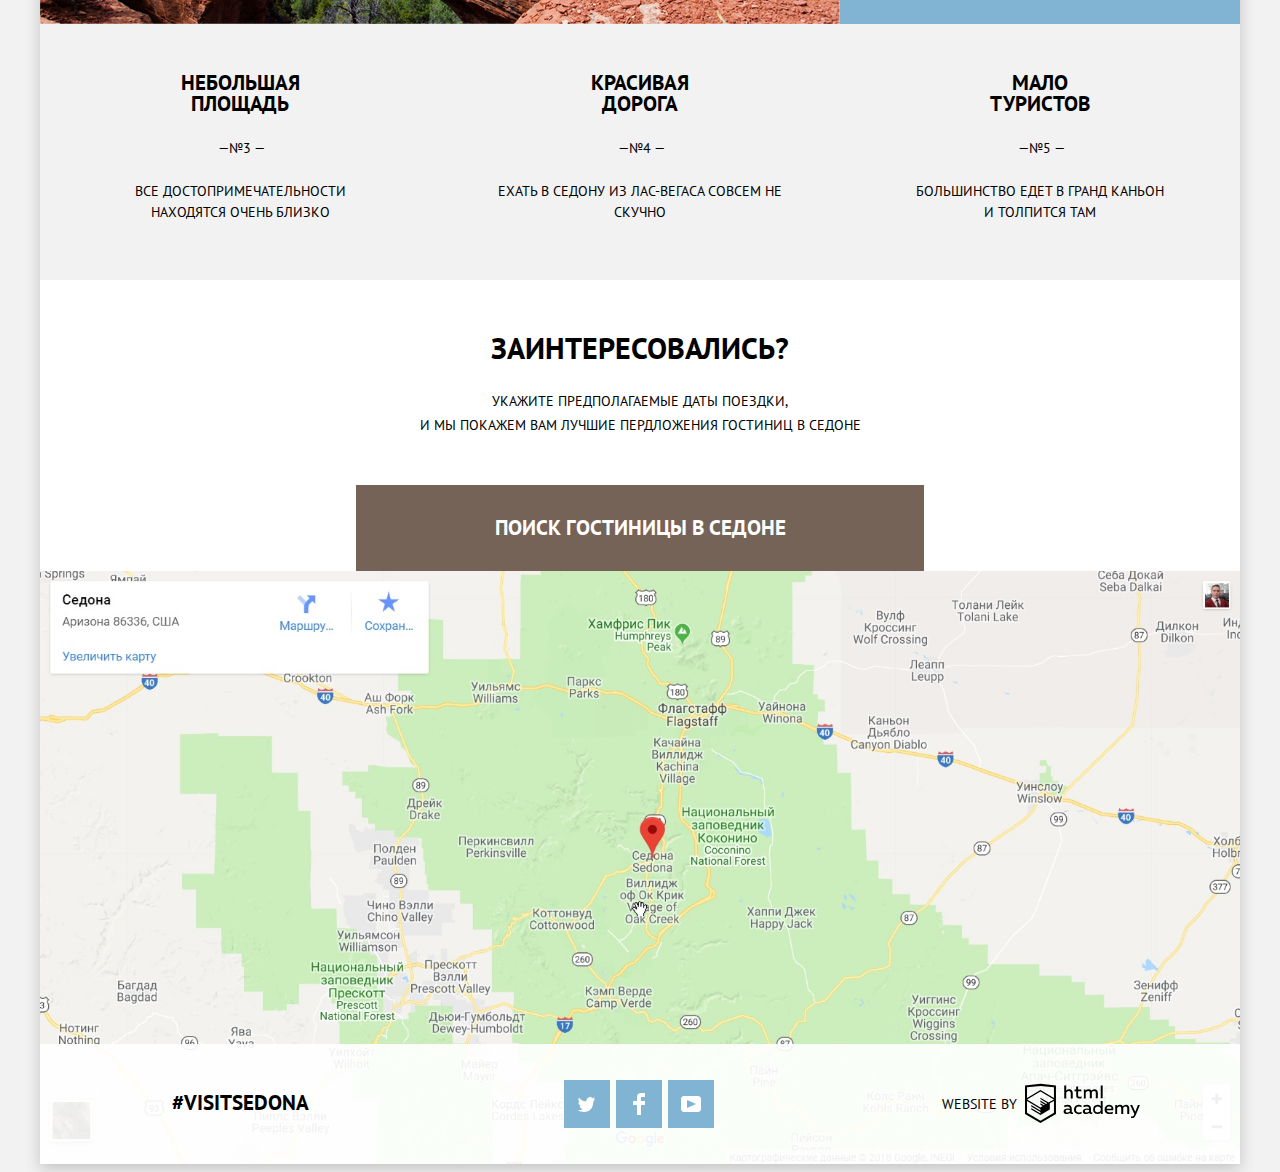
==== commit 00808b23: "Исправляет недочеты после первой проверки" ====
--- a/index.html
+++ b/index.html
@@ -16,17 +16,17 @@
             </a>
             <ul class="navigation">
                 <li class="navigation-info">
-					<a class="navigation-item link" href="info.html">Информация</a>
-				</li>
+					          <a class="navigation-item link" href="info.html">Информация</a>
+				        </li>
                 <li class="navigation-media">
-					<a class="navigation-item link" href="foto-video.html">Фото и видео</a>
-				</li>
+					          <a class="navigation-item link" href="foto-video.html">Фото и видео</a>
+				        </li>
                 <li class="navigation-map">
-					<a class="navigation-item link" href="state-map.html">Карта штата</a>
-				</li>
+					          <a class="navigation-item link" href="state-map.html">Карта штата</a>
+			      	  </li>
                 <li class="navigation-hotels">
-					<a class="navigation-item link" href="hotels.html">Гостиницы</a>
-				</li>
+					          <a class="navigation-item link" href="hotels.html">Гостиницы</a>
+				        </li>
             </ul>
         </nav>
     </header>
@@ -36,7 +36,7 @@
             <img class="welcome-image" src="img/welcome.png" width="458" height="352" alt="Welcome to Sedona">
         </section>
         <section class="about-sedona">
-            <h2 class="title">Седона &mdash; небольшой городок в Аризоне,<br> заслуживающий большего!</h2>
+            <h2 class="title">Седона &mdash; небольшой городок в Аризоне, заслуживающий большего!</h2>
             <p class="text">Рассмотрим 5 причин, по которым Седона круче, чем гранд каньон!</p>
         </section>
         <section class="reason-promo">
@@ -44,7 +44,7 @@
             <div class="reason true-city">
                 <h2 class="title">Настоящий<br> городок</h2>
                 <p class="text">&nbsp;&mdash;№1&nbsp;&mdash;</p>
-                <p class="text">Cедона — не аттракцион для туристов,<br> там течет своя жизнь</p>
+                <p class="text">Cедона — не аттракцион для туристов, там течет своя жизнь</p>
             </div>
         </section>
         <section>
@@ -52,15 +52,15 @@
             <ul class="advantages">
                 <li class="advantages-item advantages-item-hotel">
                     <h2 class="title">Жильё </h2>
-                    <p class="text">Рекомендуем пожить в настоящем<br> мотеле, всё как в кино!</p>
+                    <p class="text">Рекомендуем пожить в настоящем мотеле, всё как в кино!</p>
                 </li>
                 <li class="advantages-item advantages-item-food">
                     <h2 class="title">Еда</h2>
-                    <p class="text">Всегда заказывайте фирменный бургер,<br> вы не разочаруетесь!</p>
+                    <p class="text">Всегда заказывайте фирменный бургер, вы не разочаруетесь!</p>
                 </li>
                 <li class="advantages-item advantages-item-souvenirs">
                     <h2 class="title">Сувениры</h2>
-                    <p class="text">Не только китайского, но и местного<br> производства!</p>
+                    <p class="text">Не только китайского, но и местного производства!</p>
                 </li>
             </ul>
         </section>
@@ -69,7 +69,7 @@
             <div class="reason devil-brige">
                 <h2 class="title">Там есть<br> Мост дьявола</h2>
                 <p class="text">&nbsp;&mdash;№2 &nbsp;&mdash;</p>
-                <p class="text">Да, по нему можно пройти! Если конечно<br> вы осмелитесь</p>
+                <p class="text">Да, по нему можно пройти! Если конечно вы осмелитесь</p>
             </div>
         </section>
         <section>
@@ -78,17 +78,17 @@
                 <li class="reason">
                     <h2 class="title">Небольшая<br> площадь</h2>
                     <p class="text">&nbsp;&mdash;№3&nbsp;&mdash;</p>
-                    <p class="text">Все достопримечательности<br> находятся очень близко</p>
+                    <p class="text">Все достопримечательности находятся очень близко</p>
                 </li>
                 <li class="reason">
                     <h2 class="title">Красивая<br> дорога</h2>
                     <p class="text">&nbsp;&mdash;№4&nbsp;&mdash;</p>
-                    <p class="text">Ехать в Седону из Лас-Вегаса совсем<br> не скучно</p>
+                    <p class="text">Ехать в Седону из Лас-Вегаса совсем не скучно</p>
                 </li>
-                <li class="reason">
+                <li class="reason reason-last">
                     <h2 class="title">Мало<br> туристов</h2>
                     <p class="text">&nbsp;&mdash;№5&nbsp;&mdash;</p>
-                    <p class="text">Большинство едет в гранд каньон<br> и толпится там</p>
+                    <p class="text">Большинство едет в гранд каньон и толпится там</p>
                 </li>
             </ul>
         </section>
@@ -102,35 +102,35 @@
                         <li class="form-date-item">
                             <label class="form-label" for="check-in-date">Дата заезда:
                                 <input class="form-input form-input-date" type="text" value="24 апреля 2017" name="check-in-date" id="check-in-date">
-									<span class="icon-calendar-in">
-										  <svg  xmlns="http://www.w3.org/2000/svg" width="21" height="22" viewBox="0 0 21 22"><path fill="currentColor" d="M19.251 2.025h-2.845V.648c0-.381-.294-.689-.656-.689-.363 0-.656.308-.656.689v1.377h-3.938V.648c0-.381-.294-.689-.655-.689-.363 0-.657.308-.657.689v1.377H5.906V.648c0-.381-.294-.689-.656-.689-.363 0-.657.308-.657.689v1.377H1.75C.784 2.025 0 2.847 0 3.862v16.302C0 21.179.784 22 1.75 22h17.501c.966 0 1.749-.821 1.749-1.836V3.862c0-1.015-.783-1.837-1.749-1.837zm.437 18.139a.448.448 0 0 1-.437.459H1.75a.45.45 0 0 1-.438-.459V3.862a.45.45 0 0 1 .438-.459h2.844v1.378c0 .381.294.689.657.689.362 0 .656-.308.656-.689V3.403h3.938v1.378c0 .381.294.689.657.689.361 0 .655-.308.655-.689V3.403h3.938v1.378c0 .381.293.689.656.689.362 0 .656-.308.656-.689V3.403h2.845c.241 0 .437.206.437.459v16.302z"/><path fill="currentColor"  d="M4.594 8.225h2.625v2.066H4.594zM4.594 11.668h2.625v2.067H4.594zM4.594 15.112h2.625v2.066H4.594zM9.188 15.112h2.625v2.066H9.188zM9.188 11.668h2.625v2.067H9.188zM9.188 8.225h2.625v2.066H9.188zM13.781 15.112h2.625v2.066h-2.625zM13.781 11.668h2.625v2.067h-2.625zM13.781 8.225h2.625v2.066h-2.625z"/></svg>
-									</span>
+                                <span class="icon-calendar-in">
+                                    <svg  xmlns="http://www.w3.org/2000/svg" width="21" height="22" viewBox="0 0 21 22"><path fill="currentColor" d="M19.251 2.025h-2.845V.648c0-.381-.294-.689-.656-.689-.363 0-.656.308-.656.689v1.377h-3.938V.648c0-.381-.294-.689-.655-.689-.363 0-.657.308-.657.689v1.377H5.906V.648c0-.381-.294-.689-.656-.689-.363 0-.657.308-.657.689v1.377H1.75C.784 2.025 0 2.847 0 3.862v16.302C0 21.179.784 22 1.75 22h17.501c.966 0 1.749-.821 1.749-1.836V3.862c0-1.015-.783-1.837-1.749-1.837zm.437 18.139a.448.448 0 0 1-.437.459H1.75a.45.45 0 0 1-.438-.459V3.862a.45.45 0 0 1 .438-.459h2.844v1.378c0 .381.294.689.657.689.362 0 .656-.308.656-.689V3.403h3.938v1.378c0 .381.294.689.657.689.361 0 .655-.308.655-.689V3.403h3.938v1.378c0 .381.293.689.656.689.362 0 .656-.308.656-.689V3.403h2.845c.241 0 .437.206.437.459v16.302z"/><path fill="currentColor"  d="M4.594 8.225h2.625v2.066H4.594zM4.594 11.668h2.625v2.067H4.594zM4.594 15.112h2.625v2.066H4.594zM9.188 15.112h2.625v2.066H9.188zM9.188 11.668h2.625v2.067H9.188zM9.188 8.225h2.625v2.066H9.188zM13.781 15.112h2.625v2.066h-2.625zM13.781 11.668h2.625v2.067h-2.625zM13.781 8.225h2.625v2.066h-2.625z"/></svg>
+                                </span>
                             </label>
                         </li>
                         <li class="form-date-item">
                             <label class="form-label" for="check-out-date">Дата выезда:
                                 <input class="form-input form-input-date" type="text" value="4 июля 2017" name="check-out-date" id="check-out-date">
-									<span class="icon-calendar-out">
-										  <svg  xmlns="http://www.w3.org/2000/svg" width="21" height="22" viewBox="0 0 21 22"><path fill="currentColor" d="M19.251 2.025h-2.845V.648c0-.381-.294-.689-.656-.689-.363 0-.656.308-.656.689v1.377h-3.938V.648c0-.381-.294-.689-.655-.689-.363 0-.657.308-.657.689v1.377H5.906V.648c0-.381-.294-.689-.656-.689-.363 0-.657.308-.657.689v1.377H1.75C.784 2.025 0 2.847 0 3.862v16.302C0 21.179.784 22 1.75 22h17.501c.966 0 1.749-.821 1.749-1.836V3.862c0-1.015-.783-1.837-1.749-1.837zm.437 18.139a.448.448 0 0 1-.437.459H1.75a.45.45 0 0 1-.438-.459V3.862a.45.45 0 0 1 .438-.459h2.844v1.378c0 .381.294.689.657.689.362 0 .656-.308.656-.689V3.403h3.938v1.378c0 .381.294.689.657.689.361 0 .655-.308.655-.689V3.403h3.938v1.378c0 .381.293.689.656.689.362 0 .656-.308.656-.689V3.403h2.845c.241 0 .437.206.437.459v16.302z"/><path fill="currentColor"  d="M4.594 8.225h2.625v2.066H4.594zM4.594 11.668h2.625v2.067H4.594zM4.594 15.112h2.625v2.066H4.594zM9.188 15.112h2.625v2.066H9.188zM9.188 11.668h2.625v2.067H9.188zM9.188 8.225h2.625v2.066H9.188zM13.781 15.112h2.625v2.066h-2.625zM13.781 11.668h2.625v2.067h-2.625zM13.781 8.225h2.625v2.066h-2.625z"/></svg>
-									</span>
+                                <span class="icon-calendar-out">
+                                    <svg  xmlns="http://www.w3.org/2000/svg" width="21" height="22" viewBox="0 0 21 22"><path fill="currentColor" d="M19.251 2.025h-2.845V.648c0-.381-.294-.689-.656-.689-.363 0-.656.308-.656.689v1.377h-3.938V.648c0-.381-.294-.689-.655-.689-.363 0-.657.308-.657.689v1.377H5.906V.648c0-.381-.294-.689-.656-.689-.363 0-.657.308-.657.689v1.377H1.75C.784 2.025 0 2.847 0 3.862v16.302C0 21.179.784 22 1.75 22h17.501c.966 0 1.749-.821 1.749-1.836V3.862c0-1.015-.783-1.837-1.749-1.837zm.437 18.139a.448.448 0 0 1-.437.459H1.75a.45.45 0 0 1-.438-.459V3.862a.45.45 0 0 1 .438-.459h2.844v1.378c0 .381.294.689.657.689.362 0 .656-.308.656-.689V3.403h3.938v1.378c0 .381.294.689.657.689.361 0 .655-.308.655-.689V3.403h3.938v1.378c0 .381.293.689.656.689.362 0 .656-.308.656-.689V3.403h2.845c.241 0 .437.206.437.459v16.302z"/><path fill="currentColor"  d="M4.594 8.225h2.625v2.066H4.594zM4.594 11.668h2.625v2.067H4.594zM4.594 15.112h2.625v2.066H4.594zM9.188 15.112h2.625v2.066H9.188zM9.188 11.668h2.625v2.067H9.188zM9.188 8.225h2.625v2.066H9.188zM13.781 15.112h2.625v2.066h-2.625zM13.781 11.668h2.625v2.067h-2.625zM13.781 8.225h2.625v2.066h-2.625z"/></svg>
+                                </span>
                             </label>
                         </li>
                         <li class="form-number-item">
                             <div class="form-label">
                                 <label for="adult-number">Взрослые:</label>
                                 <span class="counter-adult">
-									  <button class="button-minus" type="button"></button>
-									  <input class="counter-number form-input" type="number" value="2" name="adult-number" id="adult-number">
-									  <button class="button-plus" type="button"></button>				  
-							     </span>
+                                    <button class="button-minus" type="button"></button>
+                                    <input class="counter-number form-input" type="number" value="2" name="adult-number" id="adult-number">
+                                    <button class="button-plus" type="button"></button>				  
+                                </span>
                             </div>
                             <div class="form-label">
                                 <label class="child-number" for="child-number">Дети:</label>
                                 <span class="counter-child">
-									  <button class="button-minus" type="button"></button> 
-									  <input class="counter-number form-input" type="number" value="0" name="child-number" id="child-number">
-									  <button class="button-plus" type="button"></button>
-								</span>
+                                    <button class="button-minus" type="button"></button> 
+                                    <input class="counter-number form-input" type="number" value="0" name="child-number" id="child-number">
+                                    <button class="button-plus" type="button"></button>
+                                </span>
                             </div>
                         </li>
                         <li>
@@ -189,10 +189,9 @@
         var checkin = popup.querySelector("[name=check-in-date]");
 
         link.addEventListener("click", function(evt) {
-
-            popup.classList.toggle("modal-show");
-            checkin.focus();
+        popup.classList.toggle("modal-show");
+        checkin.focus();
         });
     </script>
 </body>
-</html>+</html>
--- a/css/style.css
+++ b/css/style.css
@@ -14,11 +14,15 @@
 
 .visually-hidden {
   position: absolute;
-  clip: rect(0 0 0 0);
   width: 1px;
   height: 1px;
   margin: -1px;
-}
+  border: 0;
+  padding: 0;
+  clip: rect(0 0 0 0);
+  overflow: hidden;
+}
+
 
  .link {
   text-decoration: none;
@@ -64,12 +68,12 @@
 
 .navigation-info a {
   text-align: right;
-  padding-left: 72px;
+  margin-left: 72px;
 }
 
 .navigation-media a {
   text-align: left;
-  padding-left: 13px;
+  margin-left: 13px;
 }
 
 .navigation-map {
@@ -83,11 +87,11 @@
 }
 
 .navigation-map a {
-  padding-right: 18px; 
-}
-
-.navigation-hotels a{
-  padding-right: 72px;
+  margin-right: 18px; 
+}
+
+.navigation-hotels a {
+  margin-right: 72px;
 }
 
 .navigation-item {
@@ -134,7 +138,7 @@
 }
 
 .intro::after {
-  content: '';
+  content: "";
   position: absolute;
   left: 0;
   right: 0;
@@ -153,7 +157,7 @@
 }
 
 .about-sedona h2 {
-  padding: 0;
+  padding: 0px 290px;
   margin: 0;
   font-size: 21px;
   line-height: 26px;
@@ -180,6 +184,7 @@
   justify-content: flex-start; 	
   background-color: #81b3d2
 }
+ 
 
 .reason {
   min-height: 256px;
@@ -197,12 +202,22 @@
   padding-bottom: 24px;  
 }
  
-.reason p{
-  padding: 0;
+.reason p {
+  padding: 0 55px;
   margin: 0;
   padding-bottom: 22px;
 }
  
+.reason-promo-reverse p {
+  padding: 0 40px;
+  margin: 0;
+  padding-bottom: 22px;
+}
+
+.reason-last p{
+  padding: 0px 75px;
+  padding-bottom: 22px;
+}
 
 .advantages {
   padding: 0;
@@ -211,8 +226,8 @@
   text-align: center;
   background-color: #ffffff;
   list-style: none;
-  justify-content: 	space-around;
-  padding-bottom: 60px; 
+  justify-content: space-around;
+  padding-bottom: 83px; 
 }
 
 .advantages h2 {
@@ -221,7 +236,7 @@
 }
 
 .advantages p {
-  padding: 0;
+  padding: 0 50px;
   margin: 0;
   padding-top: 25px 
 }
@@ -300,7 +315,7 @@
   justify-content: flex-end
 }
 
-.interested h2{
+.interested h2 {
   margin: 0;
   padding: 0;
   font-weight: bold;
@@ -417,6 +432,8 @@
   background: #f2f2f2;
   font-weight: bold;
   position: relative;
+  max-width: 100%;
+  margin-left: 15px;
 }
 
 .form-number-item {
@@ -501,7 +518,7 @@
   margin-left: 42px
 }
 
-.counter-child{
+.counter-child {
   display: flex;
   margin-left: 26px;
 }
@@ -569,7 +586,7 @@
 
 .button-minus:active:after,
 .button-plus:active:after,
-.button-plus:active:before{
+.button-plus:active:before {
   background-color: #81b3d2;
 }
 
@@ -603,7 +620,7 @@
  }
 
 .button-search,
-.button-detail{
+.button-detail {
   background-color: #81b3d2;	
 }
 
@@ -830,6 +847,7 @@
   font: inherit;
   background: none;
   border: none;
+  line-height: 1px;	
 }
 
 .range-controls {
@@ -987,11 +1005,11 @@
   color: #81b3d2;
 }
 
- .arrow-down a{
+ .arrow-down a {
   color: #81b3d2; 
 }	
 
-.result- hotels  {
+.result-hotels {
   margin: 0;
   padding: 0; 
 }
@@ -1020,7 +1038,7 @@
   padding: 0;
 }
 
-.result-hotels-discription p{
+.result-hotels-discription p {
   margin-top: 10px;
   font-size: 14px;
   line-height: 22px;
@@ -1028,12 +1046,12 @@
   min-width: 112px; 
 }
 
-.result-hotels-item  h2{
+.result-hotels-item h2 {
   margin: 0;
   padding: 0; 	
 }
 
-.result-hotels-discription  button { 
+.result-hotels-discription button { 
   font-size: 14px;
   margin-right: 3px;
 }
@@ -1057,7 +1075,7 @@
   margin-left: 1px;
 }
 
-.stars  {
+.stars {
   text-align: right;
 }
 
@@ -1070,7 +1088,7 @@
   margin-left: auto;
 }
 
-.result-hotels-item a  {
+.result-hotels-item a {
   color: #000000;
 }
 
@@ -1171,7 +1189,7 @@
   padding-bottom: 1px;
 }
 
-.footer-logo p{
+.footer-logo p {
   margin: 0;
   padding: 0;
   margin-right: 8px;
@@ -1185,11 +1203,11 @@
 }
 
 .footer-academy-logo:hover,
-.hashtag:hover{
+.hashtag:hover {
   color: #81b3d2;
 }
 
 .footer-academy-logo:active,
-.hashtag:active{
+.hashtag:active {
   color:  #bdbbbc;
 }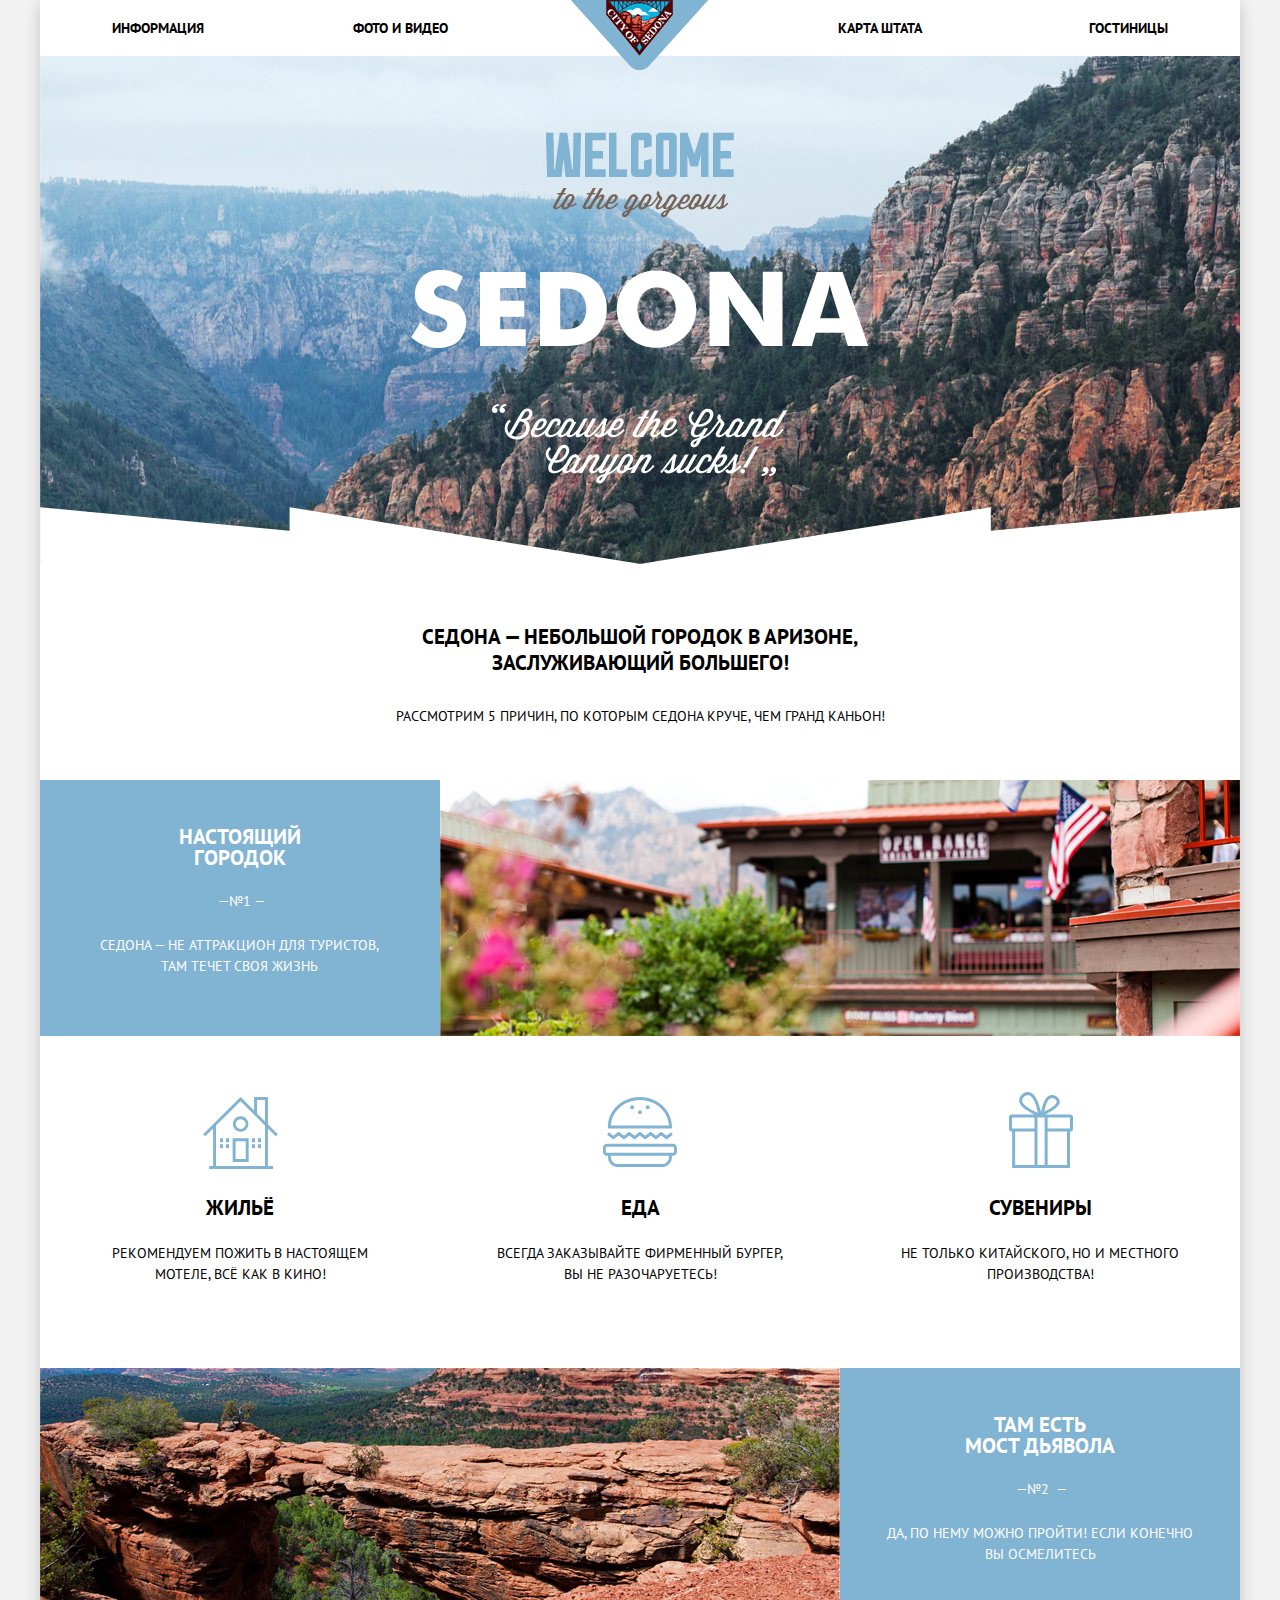
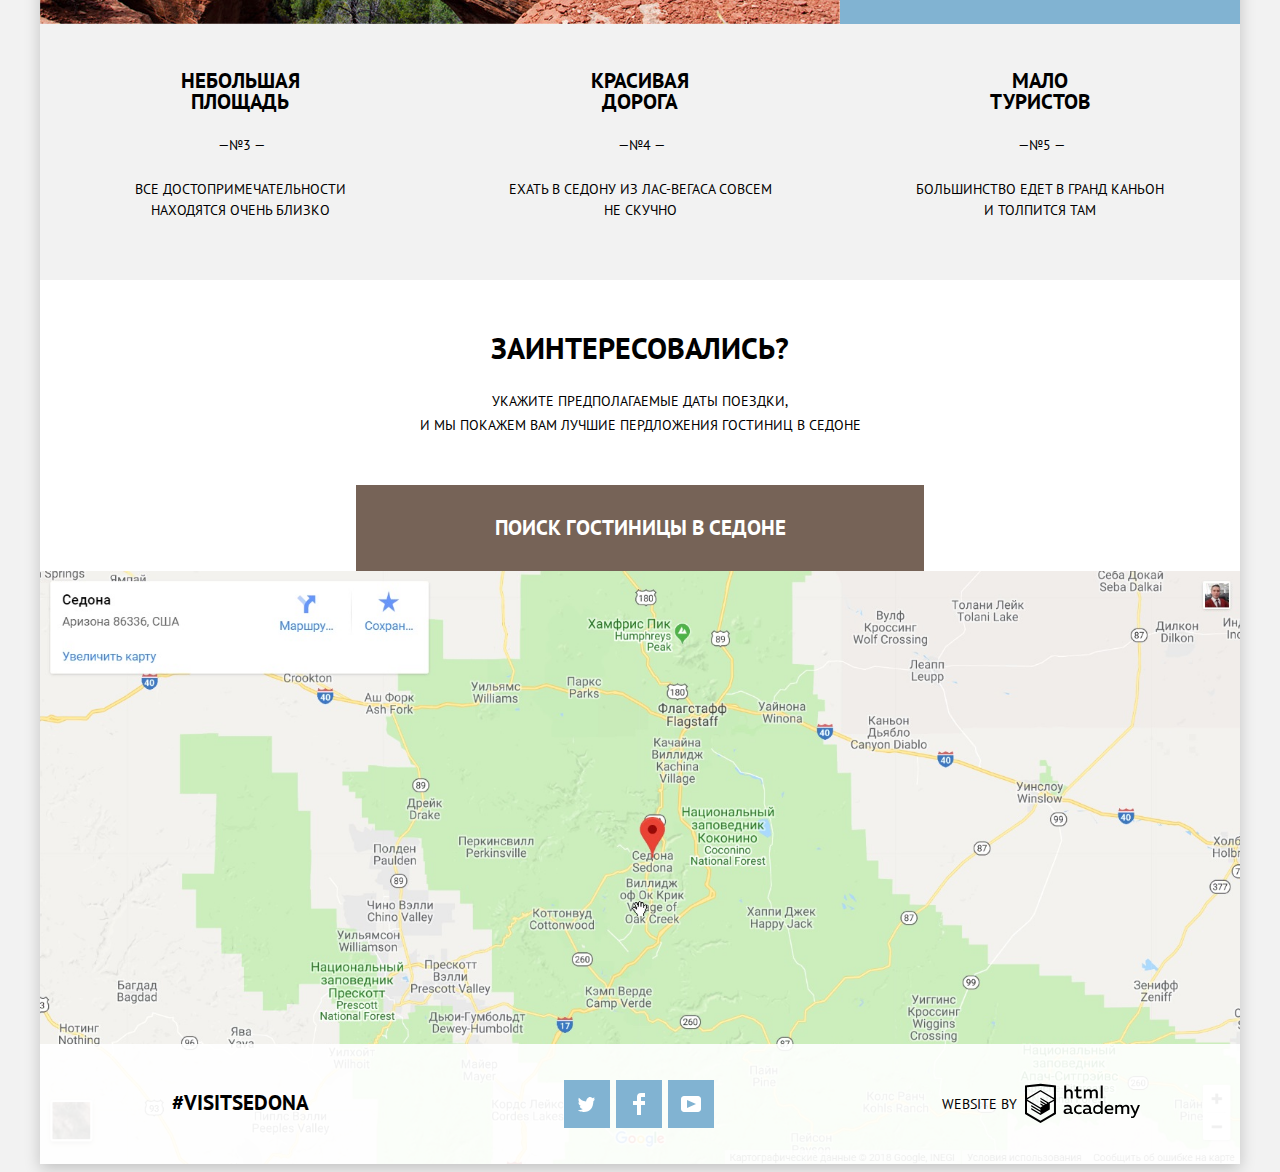
==== commit 53d5823e: "Исправляет ошибки после первой проверки" ====
--- a/index.html
+++ b/index.html
@@ -1,6 +1,5 @@
 <!DOCTYPE html>
 <html lang="ru">
-
 <head>
     <meta charset="utf-8">
     <title>Личный проект: Седона</title>
@@ -16,17 +15,17 @@
             </a>
             <ul class="navigation">
                 <li class="navigation-info">
-					          <a class="navigation-item link" href="info.html">Информация</a>
-				        </li>
+                    <a class="navigation-item link" href="info.html">Информация</a>
+                </li>
                 <li class="navigation-media">
-					          <a class="navigation-item link" href="foto-video.html">Фото и видео</a>
-				        </li>
+                    <a class="navigation-item link" href="foto-video.html">Фото и видео</a>
+                </li>
                 <li class="navigation-map">
-					          <a class="navigation-item link" href="state-map.html">Карта штата</a>
-			      	  </li>
+                    <a class="navigation-item link" href="state-map.html">Карта штата</a>
+                </li>
                 <li class="navigation-hotels">
-					          <a class="navigation-item link" href="hotels.html">Гостиницы</a>
-				        </li>
+                    <a class="navigation-item link" href="hotels.html">Гостиницы</a>
+                </li>
             </ul>
         </nav>
     </header>
@@ -41,7 +40,7 @@
         </section>
         <section class="reason-promo">
             <h2 class="visually-hidden">Первая причина приехать в Седону</h2>
-            <div class="reason true-city">
+            <div class="reason true-city reason-first ">
                 <h2 class="title">Настоящий<br> городок</h2>
                 <p class="text">&nbsp;&mdash;№1&nbsp;&mdash;</p>
                 <p class="text">Cедона — не аттракцион для туристов, там течет своя жизнь</p>
--- a/css/style.css
+++ b/css/style.css
@@ -198,25 +198,30 @@
 .reason h2 {
   padding: 0;
   margin: 0;
-  padding-top: 48px;
-  padding-bottom: 24px;  
+  padding-top: 46px;
+  padding-bottom: 23px;
 }
  
 .reason p {
-  padding: 0 55px;
-  margin: 0;
-  padding-bottom: 22px;
+  padding: 0 60px;
+  margin: 0;
+  padding-bottom: 23px;
 }
  
 .reason-promo-reverse p {
   padding: 0 40px;
   margin: 0;
-  padding-bottom: 22px;
+  padding-bottom: 23px;
+}
+
+.reason-first p{
+  padding: 0px 59px;
+  padding-bottom: 23px;
 }
 
 .reason-last p{
   padding: 0px 75px;
-  padding-bottom: 22px;
+  padding-bottom: 23px;
 }
 
 .advantages {
@@ -433,7 +438,7 @@
   font-weight: bold;
   position: relative;
   max-width: 100%;
-  margin-left: 15px;
+  margin-left: 18px;
 }
 
 .form-number-item {
@@ -954,13 +959,15 @@
 
 .sorting-type li {
   display: inline;
-  padding-right: 31px; 
+  padding-right: 31px;
+vertical-align: middle
 }
 
 .arrows li {
   display: inline-block;
   margin-left: 7px;
-  padding: 0; 
+  padding: 0;
+  vertical-align: middle;
 }
 
 .sorting-type a {
@@ -1044,6 +1051,7 @@
   line-height: 22px;
   display: inline-block;
   min-width: 112px; 
+  vertical-align: middle;
 }
 
 .result-hotels-item h2 {
@@ -1073,6 +1081,7 @@
   display: inline-block;
   list-style: none;
   margin-left: 1px;
+  vertical-align: middle;
 }
 
 .stars {
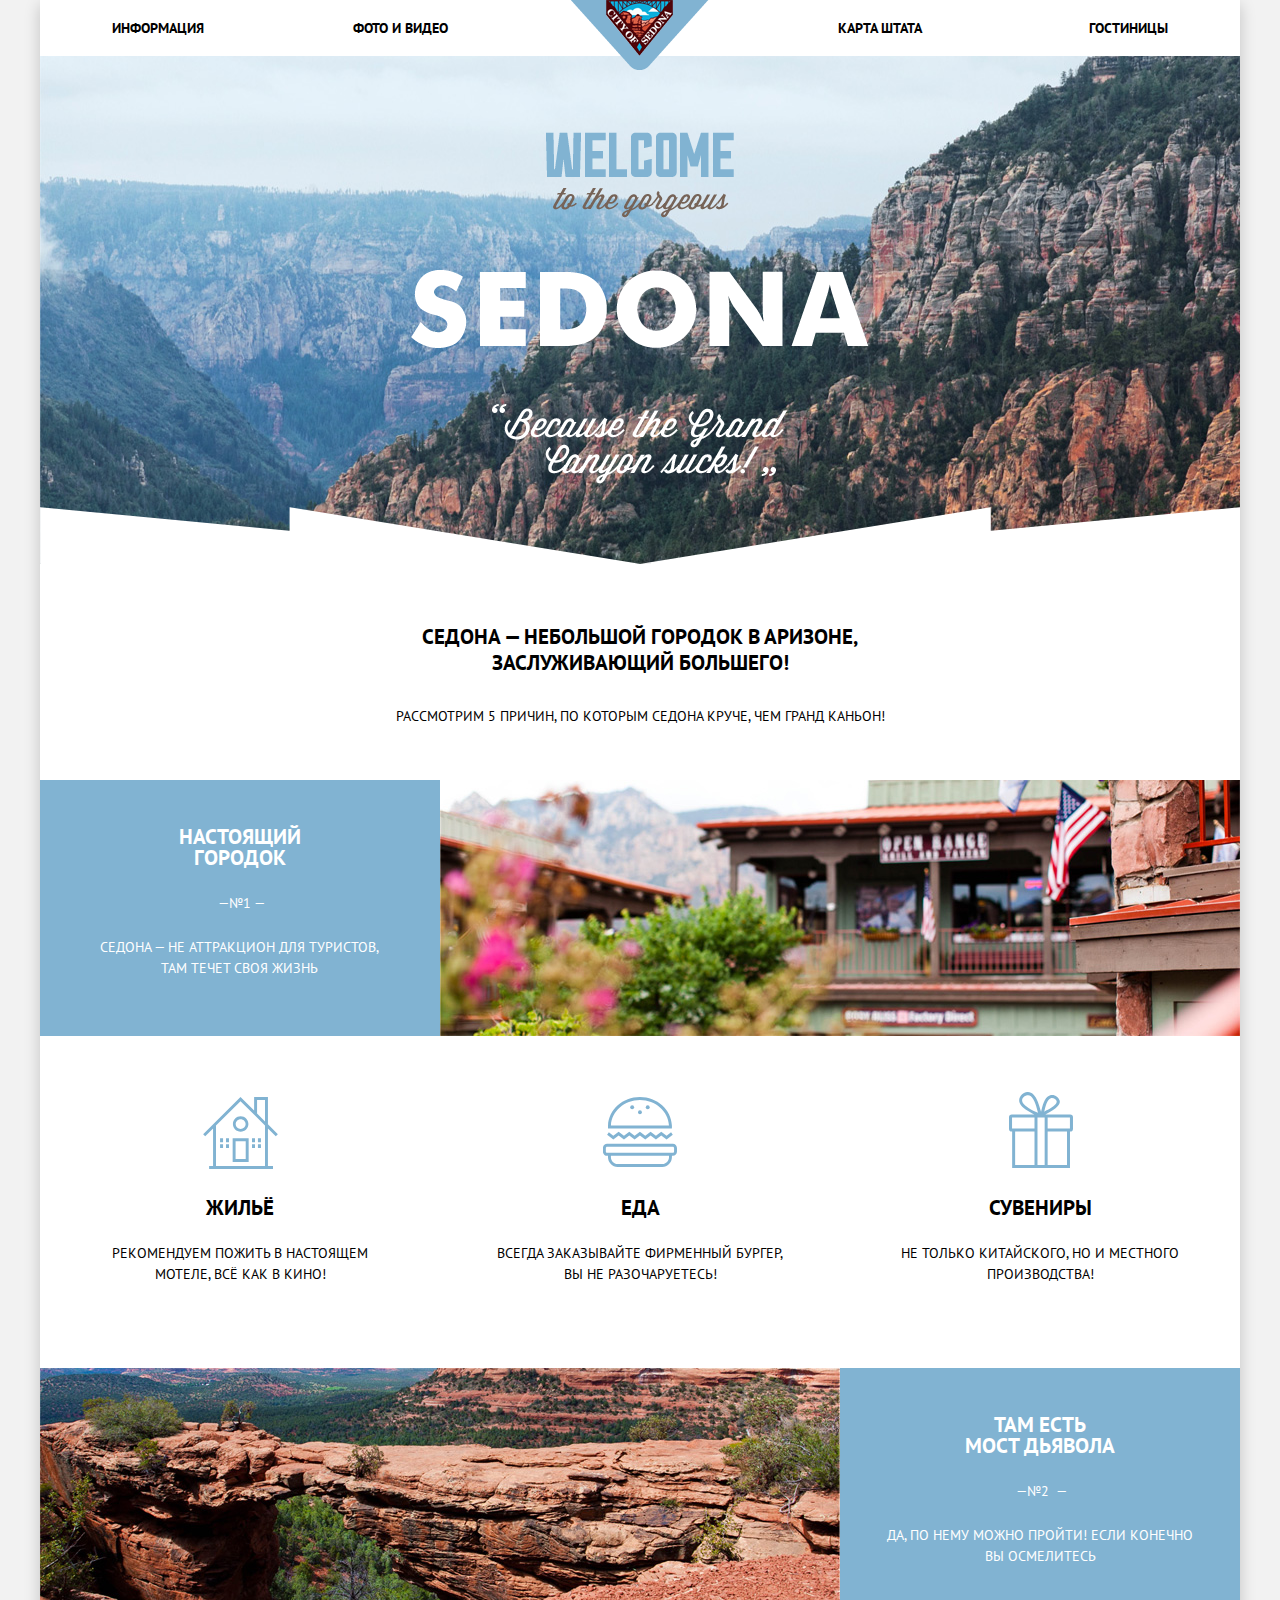
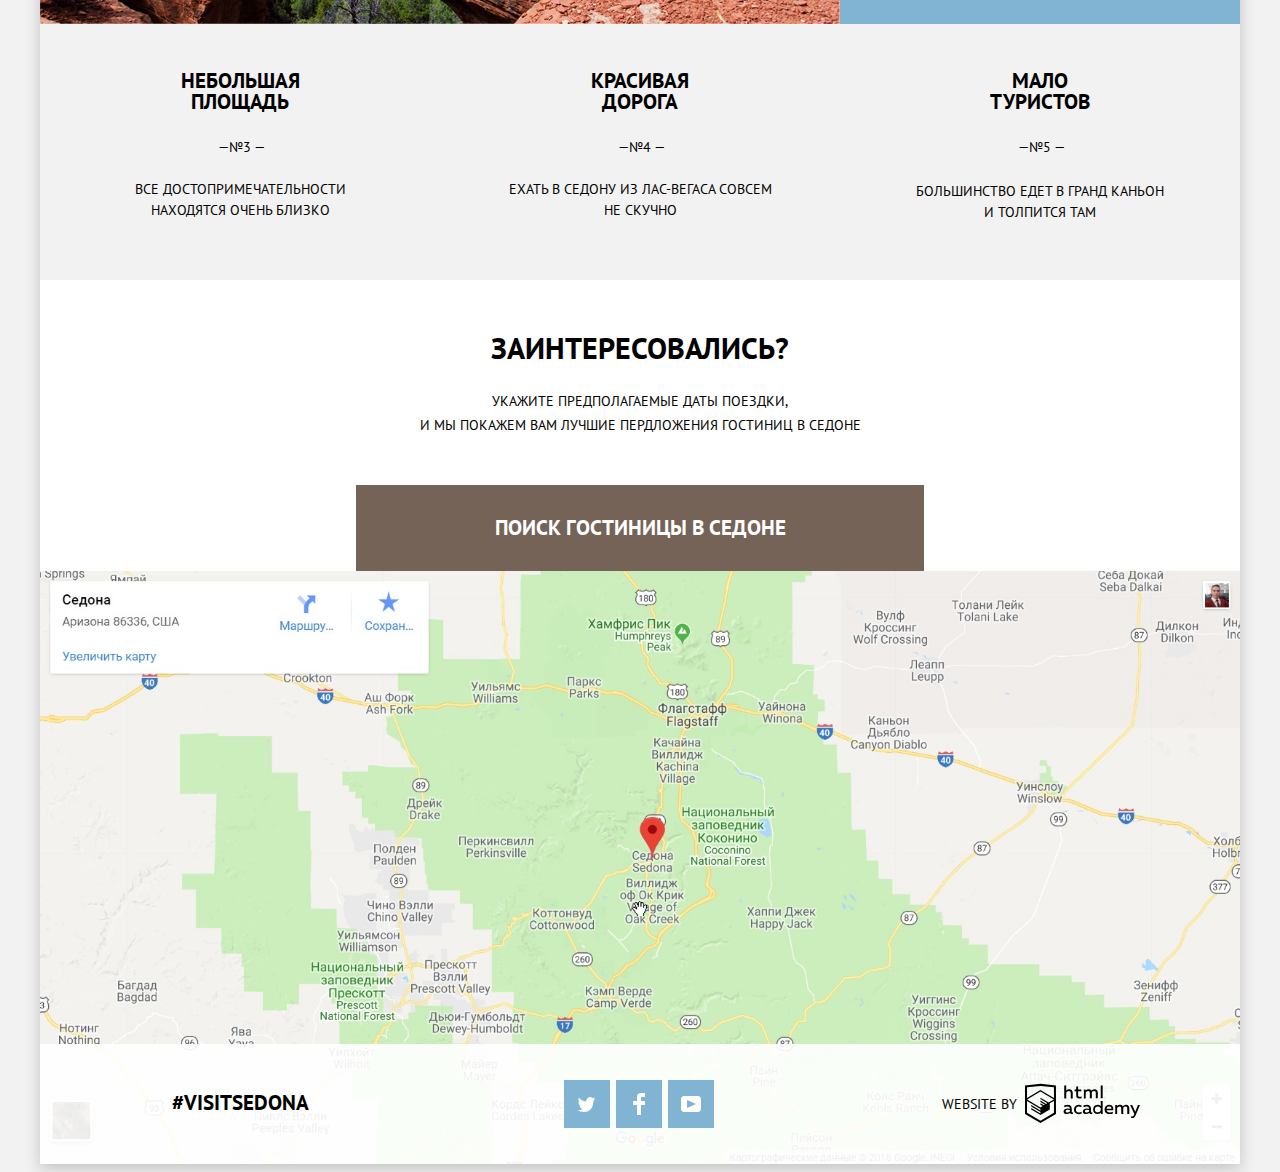
==== commit 9f7423de: "Исправляет неточности после проверки №1" ====
--- a/index.html
+++ b/index.html
@@ -5,7 +5,7 @@
     <title>Личный проект: Седона</title>
     <link href='https://fonts.googleapis.com/css?family=PT+Sans:400,700&amp;subset=latin,cyrillic-ext' rel='stylesheet' type='text/css'>
     <link href="css/normalize.css" rel="stylesheet">
-    <link href="css/style.css" rel="stylesheet">
+    <link href="css/style.min.css" rel="stylesheet">
 </head>
 <body>
     <header class="header">
@@ -178,19 +178,6 @@
             </svg>
         </a>
     </footer>
-    <script>
-        var link = document.querySelector(".button-search-hotel");
-
-        var popup = document.querySelector(".form-show");
-
-        var form = popup.querySelector("form");
-
-        var checkin = popup.querySelector("[name=check-in-date]");
-
-        link.addEventListener("click", function(evt) {
-        popup.classList.toggle("modal-show");
-        checkin.focus();
-        });
-    </script>
+    <script src="js/script.min.js"></script>
 </body>
 </html>
--- a/css/style.min.css
+++ b/css/style.min.css
@@ -0,0 +1 @@
+.navigation-item,body{color:#000}.btn-transparent,.button,.filter-range,.form-input,body{text-transform:uppercase}body{padding:0;font-family:"PT Sans",Arial,sans-serif;font-size:14px;line-height:26px;background-color:#f2f2f2;box-shadow:0 5px 15px 0 rgba(0,1,1,.2);width:1200px;margin:0 auto}.text,.title{line-height:21px}.visually-hidden{position:absolute;width:1px;height:1px;margin:-1px;border:0;padding:0;clip:rect(0 0 0 0);overflow:hidden}.link{text-decoration:none}.title{font-size:21px;font-weight:700}.text{font-size:14px;font-weight:400}.header{width:1200px;margin:0 auto;position:relative}.navigation,.navigation li{margin:0;padding:0;display:flex}.navigation{color:#000;background-color:#fff;font-weight:700}.navigation li{height:56px;width:25%;list-style:none;align-items:center;box-sizing:border-box}.navigation-info a{text-align:right;margin-left:72px}.navigation-media a{text-align:left;margin-left:13px}.navigation-hotels,.navigation-map{text-align:right;justify-content:flex-end}.about-sedona,.advantages,.button,.counter-number,.interested p,.reason,.reason-block{text-align:center}.navigation-map a{margin-right:18px}.navigation-hotels a{margin-right:72px}.navigation a:focus,.navigation a:hover{color:#81b3d2}.navigation a:active{color:rgba(0,0,0,.3)}.navigation .nav-active{color:#766357}.header-logo{width:138px;height:70px;color:transparent;position:absolute;left:50%;transform:translateX(-50%);z-index:1}.intro img{margin-top:76px;margin-bottom:80px}.intro{display:flex;height:508px;background:url(../img/welcome-background.jpg) 50% 28% no-repeat #3d4c57;background-size:cover;position:relative;justify-content:center}.intro::after{content:"";position:absolute;left:0;right:0;bottom:0;height:57px;background:url(../img/welcome-shape.png) 0 50% no-repeat;background-size:100% 57px}.about-sedona{background-color:#fff;display:flex;flex-direction:column;justify-content:center}.reason,.reason-promo{background-color:#81b3d2}.about-sedona h2{padding:0 290px;margin:60px 0 27px;font-size:21px;line-height:26px}.about-sedona p{padding:0;margin:0 0 51px;font-size:14px;line-height:26px}.reason-promo{margin:0;padding:0;background-image:url(../img/reason-promo-background.jpg);background-repeat:no-repeat;background-position:right;color:#fff;display:flex;justify-content:flex-start}.reason{min-height:256px;padding:0;margin:0;width:33.3%}.reason h2{padding:46px 0 25px;margin:0}.reason p{padding:0 60px 21px;margin:0}.reason-promo-reverse p{padding:0 40px 23px;margin:0}.reason-first p{padding:0 59px 23px}.reason-last p{padding:0 75px 23px}.advantages{padding:0 0 83px;margin:0;display:flex;background-color:#fff;list-style:none;justify-content:space-around}.advantages h2{padding:0;margin:0}.advantages p{padding:25px 50px 0;margin:0}.advantages-item{margin-top:161px;position:relative;width:33.3%}.advantages-item-food::before,.advantages-item-hotel::before,.advantages-item-souvenirs::before{content:"";background-repeat:no-repeat;position:absolute}.advantages-item-hotel::before{background-image:url(../img/advantages-hotel.svg);width:75px;height:72px;top:-100px;right:162px}.advantages-item-food::before{background-image:url(../img/advantages-food.svg);width:74px;height:70px;top:-100px;right:163px}.advantages-item-souvenirs::before{background-image:url(../img/advantages-souvenirs.svg);width:64px;height:76px;top:-105px;right:167px}.form-wrapper,.interested h2{position:relative}.reason-promo-reverse{background-image:url(../img/reason-promo-reverse-background.jpg);background-position:left;justify-content:flex-end;background-color:#81b3d2}.reason-block,.reason-block .reason{background-color:#f2f2f2}.reason-block{list-style:none;padding:0;margin:0;display:flex;justify-content:space-around;align-items:center;height:256px}.interested{margin:0;padding:0;background-color:#fff;height:291px;display:flex;flex-direction:column;align-items:center;justify-content:flex-end}.interested h2{margin:0;padding:0;font-weight:700;font-size:30px}.interested p{margin:0;padding:31px 0 48px;font-size:14px;line-height:24px}.button-search-hotel{margin:0;padding:0;width:568px;height:86px;position:relative}.interested label{font-weight:700;font-size:14px;line-height:26px}.search-hotels{position:absolute;display:block;width:458px;color:#000;background-color:#fff;top:100%;padding:55px;box-shadow:0 7px 15px 0 rgba(0,1,1,.15);z-index:1}.button-search{width:458px;height:58px;margin-top:54px}.form-input,.form-label{height:38px;box-sizing:border-box}.modal{display:none;animation:hide .25s forwards}@keyframes show{0%{-ms-transform:scaleY(0) translateY(-100%);transform:scaleY(0) translateY(-100%)}50%{-ms-transform:scaleY(1) translateY(20%);transform:scaleY(1) translateY(20%)}70%{-ms-transform:scaleY(.8) translateY(0);transform:scaleY(.8) translateY(0)}90%{-ms-transform:scaleY(1) translateY(10%);transform:scaleY(1) translateY(10%)}100%{-ms-transform:scaleY(1) translateY(0);transform:scaleY(1) translateY(0)}}.modal-show{display:block;animation:show .55s forwards}.counter-adult,.counter-child,.filter-form,.form-item,.form-label{display:flex}.form-label{margin:0;padding:0;justify-content:space-between;align-items:center}.form-input{flex-shrink:0;width:344px;padding:8px;border:2px solid #f2f2f2;outline:0;font-size:14px;line-height:18px;background:#f2f2f2;font-weight:700;position:relative;max-width:100%;margin-left:18px}.form-input-date{padding-right:35px}.form-date-item{margin-bottom:30px;position:relative}.icon-calendar-in,.icon-calendar-out{position:absolute;color:#cacaca;height:25px;width:25px;right:5px;text-decoration:none}.icon-calendar-in{top:9px}.icon-calendar-out{top:7px}.form-input-date:hover+.icon-calendar-in,.form-input-date:hover+.icon-calendar-out{color:#000}.form-input-date:active+.icon-calendar-in,.form-input-date:active+.icon-calendar-out{color:#81b3d2}.icon-calendar-in:hover,.icon-calendar-out:hover{color:#000}.form-number-item{border-right:0;border-left:0;margin:0;padding:0;display:flex;justify-content:space-between}input[type=number]::-webkit-inner-spin-button,input[type=number]::-webkit-outer-spin-button{-webkit-appearance:none;margin:0}input[type=number]{-moz-appearance:textfield}input[type=number]:focus,input[type=number]:hover{-moz-appearance:number-input}input[type=number]::-webkit-inner-spin-button,input[type=number]::-webkit-outer-spin-button{-webkit-appearance:none;margin:0}.counter-adult{margin-left:42px}.counter-child{margin-left:26px}.counter-number{box-sizing:border-box;width:38px;height:38px;padding:0;margin:0}.button-minus,.button-plus{width:38px;height:38px;border:none;background-color:#f2f2f2;position:relative}.button-minus::after,.button-plus::after,.button-plus::before{background-color:#a9a9a9;position:absolute;content:""}.button-minus::after,.button-plus::after{width:11px;height:3px;right:15px;top:18px}.button-plus::before{width:3px;height:11px;right:19px;top:14px}.button-minus:hover:after,.button-plus:hover:after,.button-plus:hover:before{background-color:#000}.button-minus:active:after,.button-plus:active:after,.button-plus:active:before{background-color:#81b3d2}.search-hotels ul{margin:0;padding:0;list-style:none}.button{font:inherit;color:#fff;vertical-align:middle;background-color:#766357;border:none;font-weight:700;font-size:21px;line-height:26px}.button:focus,.button:hover{background-color:#604e43}.button:active{color:rgba(255,255,255,.3);background-color:#503e33}.button-detail,.button-search{background-color:#81b3d2}.button-detail:focus,.button-detail:hover,.button-search:focus,.button-search:hover{background-color:#669ec0}.button-detail:active,.button-search:active{background-color:#5496bd;color:rgba(255,255,255,.3)}.search-hotels input:hover{background-color:#ebebeb}.search-hotels input:focus{background-color:#fff;border:2px solid #e5e5e5}.container{padding-left:72px;padding-right:74px}.filter{margin:0;padding:27px 0 19px;color:#fff;background:url(../img/filter-background.jpg) 0 50% no-repeat #46525c}.fieldset-hotels{border:none;font-weight:700;font-size:16px;line-height:21px}.hotel-type,.infrastructure{font-weight:400;font-size:14px;line-height:21px;list-style:none}.infrastructure-field{margin:0;padding:0}.hotel-type-field{margin:0 0 0 118px;padding:0}.filter-range{padding:0}.infrastructure{margin:0;padding:12px 0 0 10px}.hotel-type{margin:0 0 0 14px;padding:12px 0 0}.price-option{list-style:none}.price-option-range{list-style:none;color:#fff}.price-option-range input{text-transform:uppercase;font-family:"PT Sans",Arial,sans-serif;text-align:center}.legend-filter-range{padding-bottom:10px}.infrastructure-option{margin:0;padding:10px 0 9px 2px;position:relative}.checkbox-custom{position:relative;width:27px;height:27px;display:inline-block;vertical-align:middle;right:12px}span.checkbox-custom::before{content:"";position:absolute;width:100%;height:100%;background:url(../img/svg-sedona/checkbox-off.svg) center no-repeat;top:0;left:-2px;display:block}.filter-input:checked+.checkbox-custom::before{content:"";position:absolute;top:0;right:0;bottom:0;left:0;background-image:url(../img/svg-sedona/checkbox-on.svg);background-repeat:no-repeat}.hotel-type-option{margin:0;padding-top:10px;padding-bottom:9px;position:relative}hotel-type-option::before{content:"";background-image:url(../img/svg-sedona/checkbox-off.svg);background-repeat:no-repeat;position:absolute;width:64px;height:76px;top:10px;right:70px}.filter-range{width:314px;margin:0 0 0 auto;color:#fff}.filter-range-title{margin-bottom:9px;font-weight:600;font-size:18px;line-height:21px}.price-controls{position:relative;height:33px;width:100%;margin-bottom:18px;font-size:0;border:2px solid #fff;border-radius:2px}.price-controls::after{content:"";position:absolute;top:50%;left:50%;width:2px;height:22px;background:#fff;transform:translate(-50%,-50%)}.price-controls label{display:inline-block;font-size:14px;line-height:30px;vertical-align:top;cursor:pointer}.price-controls .max-price,.price-controls .min-price{width:85px;padding-left:62px}.price-controls input{width:50px;margin:0;color:inherit;font:inherit;background:0 0;border:none;line-height:1px}.range-controls{position:relative;margin-bottom:32px}.range-controls .scale{height:2px;background:rgba(255,255,255,.3)}.range-controls .bar{width:80%;height:2px;background:#fff}.range-toggle{position:absolute;top:-9px;width:4px;height:4px;background:#ababab;border:8px solid #fff;border-radius:50%;box-shadow:0 2px 1px 0 rgba(0,1,1,.2);cursor:pointer}.range-toggle:hover{background:#1c4f80}.range-toggle-min{left:0}.range-toggle-max{left:80%}.btn-transparent{display:block;margin:34px 94px 0 auto;padding:6px 33px;font-size:14px;line-height:20px;color:#fff;background:0 0;border:2px solid #fff;border-radius:2px;cursor:pointer}.btn-transparent:hover{color:#000;background:#fff}.filter-sorting{display:flex;align-items:center;border-bottom:1px solid rgba(0,0,0,.3);background-color:#fff;padding-top:13px;padding-bottom:13px}.results-amount{font-weight:700;font-size:14px;line-height:1.24;flex-shrink:0}.results-sorting h3{font-weight:400;font-size:12px}.results-sorting{margin:0;font-size:12px;line-height:18px;display:flex;padding-left:48px;width:100%;align-items:center;padding-top:5px}.sorting-type{padding:0 0 0 40px;margin:0;list-style:none}.sorting-type li{display:inline;padding-right:31px;vertical-align:middle}.arrows li{display:inline-block;margin-left:7px;padding:0;vertical-align:middle}.sorting-type a{color:rgba(0,0,0,.3);border-bottom:1px dashed #81b3d2}.sorting-type a:focus,.sorting-type a:hover{color:#81b3d2;border-bottom:1px dashed #81b3d2}.sorting-type a:active{color:#000;border-bottom:0 dashed #81b3d2}.sort-activ a{color:#81b3d2;border-bottom:0}.arrows{list-style:none;padding:0;margin-left:auto}.arrows a{text-decoration:none;color:#cacaca;transition:color .5s ease}.arrows a:focus,.arrows a:hover{color:#000}.arrow-down a,.arrows a:active{color:#81b3d2}.result-hotels{margin:0;padding:0}.hotel-photo{margin:30px 0;padding-right:30px}.result-hotels-item{list-style:none;display:flex;border-bottom:1px solid rgba(0,0,0,.3);height:150px;background-color:#fff}.result-hotels ul{margin:0;padding:0;display:block}.result-hotels-discription p,.stars li{display:inline-block;vertical-align:middle}.result-hotels-discription{margin:27px 0;padding:0}.result-hotels-discription p{margin-top:10px;font-size:14px;line-height:22px;min-width:112px}.result-hotels-item h2{margin:0;padding:0}.result-hotels-discription button{font-size:14px;margin-right:3px}.button-detail{padding:0 17px}.button-booking{padding:0 16px}.rating{margin:30px 0 30px auto}.stars li{list-style:none;margin-left:1px}.stars{text-align:right}.raiting-number{background-color:#f2f2f2;height:27px;padding:0 12px;text-align:center;margin-top:37px;margin-left:auto}.result-hotels-item a{color:#000}.result-hotels-item a:focus,.result-hotels-item a:hover{color:#81b3d2}.result-hotels-item a:active{color:rgba(0,0,0,.3)}.map{height:593px;background:url(../img/sedona-map.jpg) 50% 100% no-repeat #e2e7d0;background-size:cover}.map iframe{height:593px;width:100%;border:none}.footer{padding:36px 0;font-weight:700;font-size:21px;line-height:26px;background-color:rgba(255,255,255,.9);display:flex;justify-content:space-between;align-items:center;box-sizing:border-box;margin-top:-120px;position:relative}.footer-hotels{margin-top:0}.hashtag{margin:0;padding:0 26px 2px 132px;color:#000}.social-buttons{margin:0;padding:0;display:flex;flex-wrap:wrap;list-style:none}.social-button{display:flex;list-style:none;align-items:center;justify-content:center;width:46px;height:48px;background-color:#81b3d2;color:#fff}.social-buttons li{margin-right:6px}.social-buttons li:last-child{margin-right:0}.social-buttons a:hover,.social-buttonsa a:focus{background-color:#669ec0}.social-buttons a:active{background-color:#5496bd;color:rgba(255,255,255,.3)}.footer-logo{margin:0;padding:0 100px 1px 0;font-size:14px;line-height:26px;font-weight:400;display:flex;justify-content:space-around;align-items:center}.footer-logo p{margin:0 8px 0 0;padding:0;color:#000}.footer-academy-logo{text-decoration:none;color:#000;transition:color .5s ease}.footer-academy-logo:hover,.hashtag:hover{color:#81b3d2}.footer-academy-logo:active,.hashtag:active{color:#bdbbbc}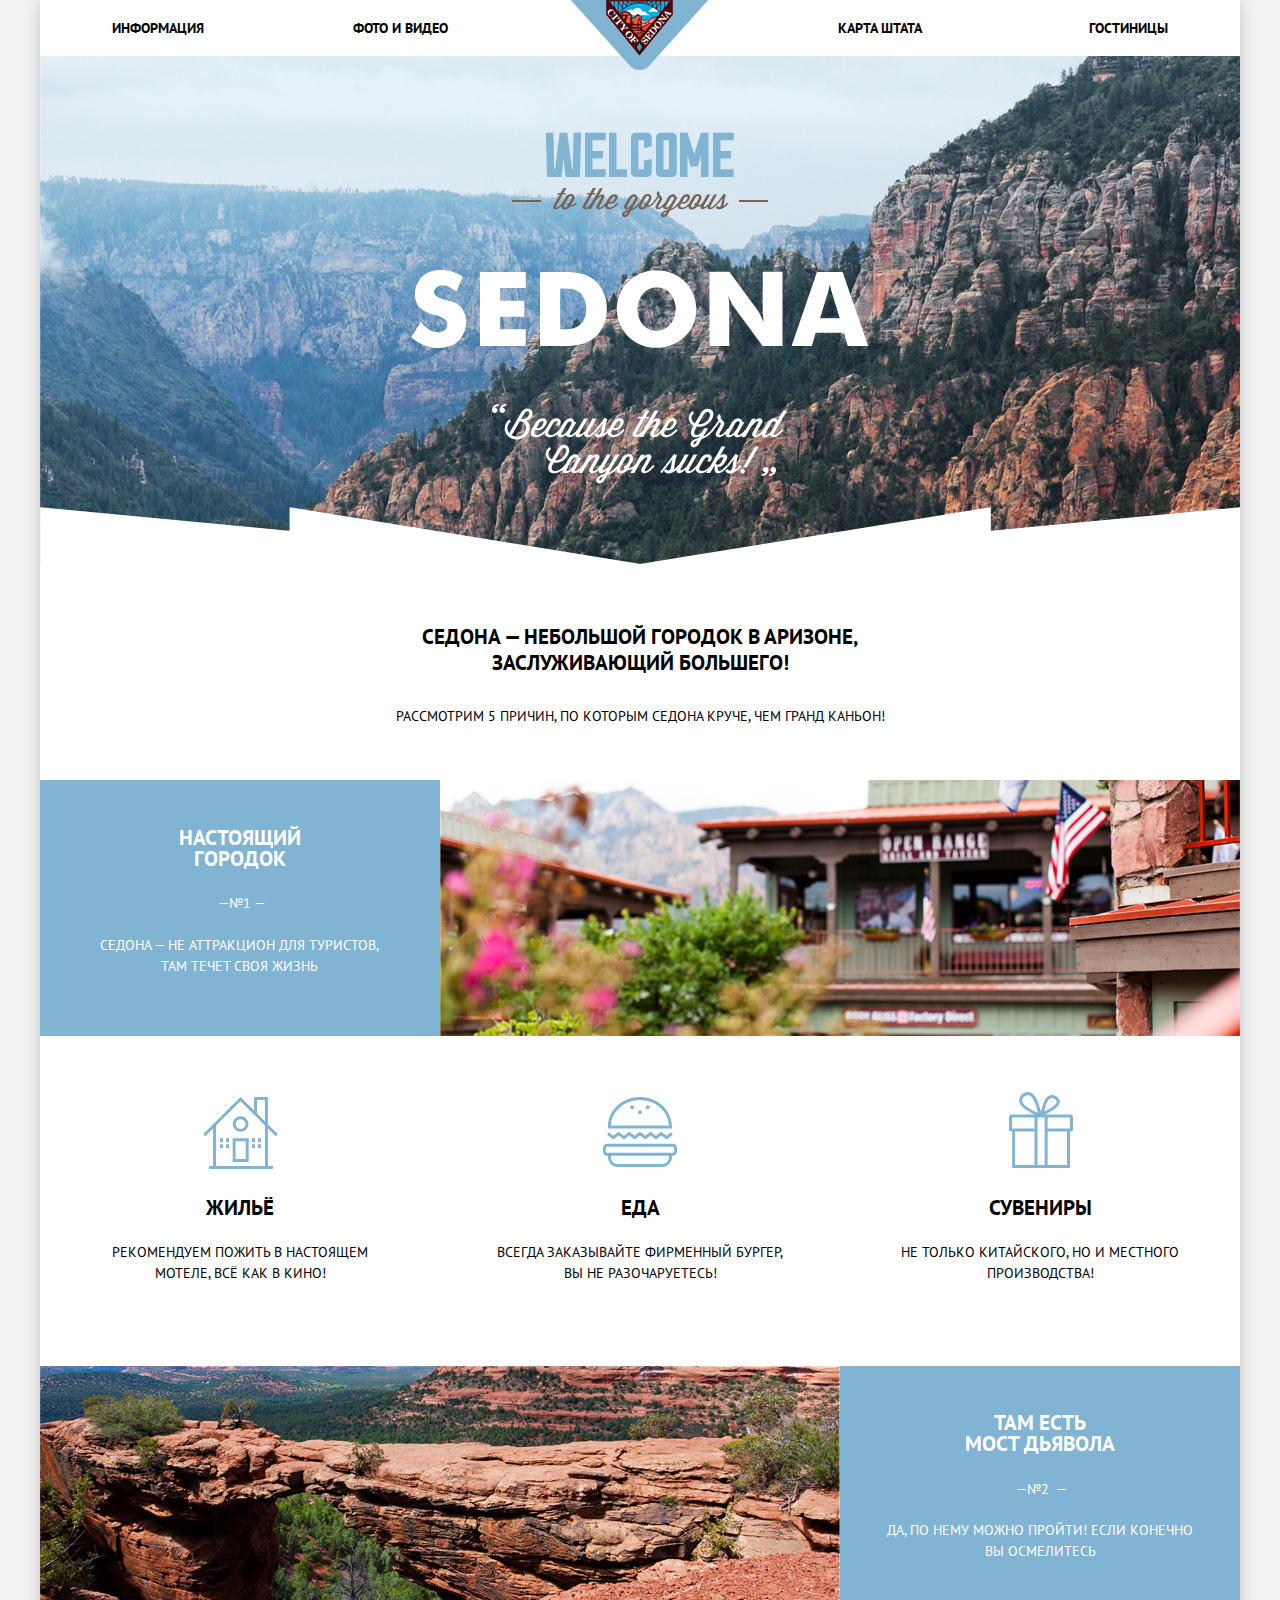
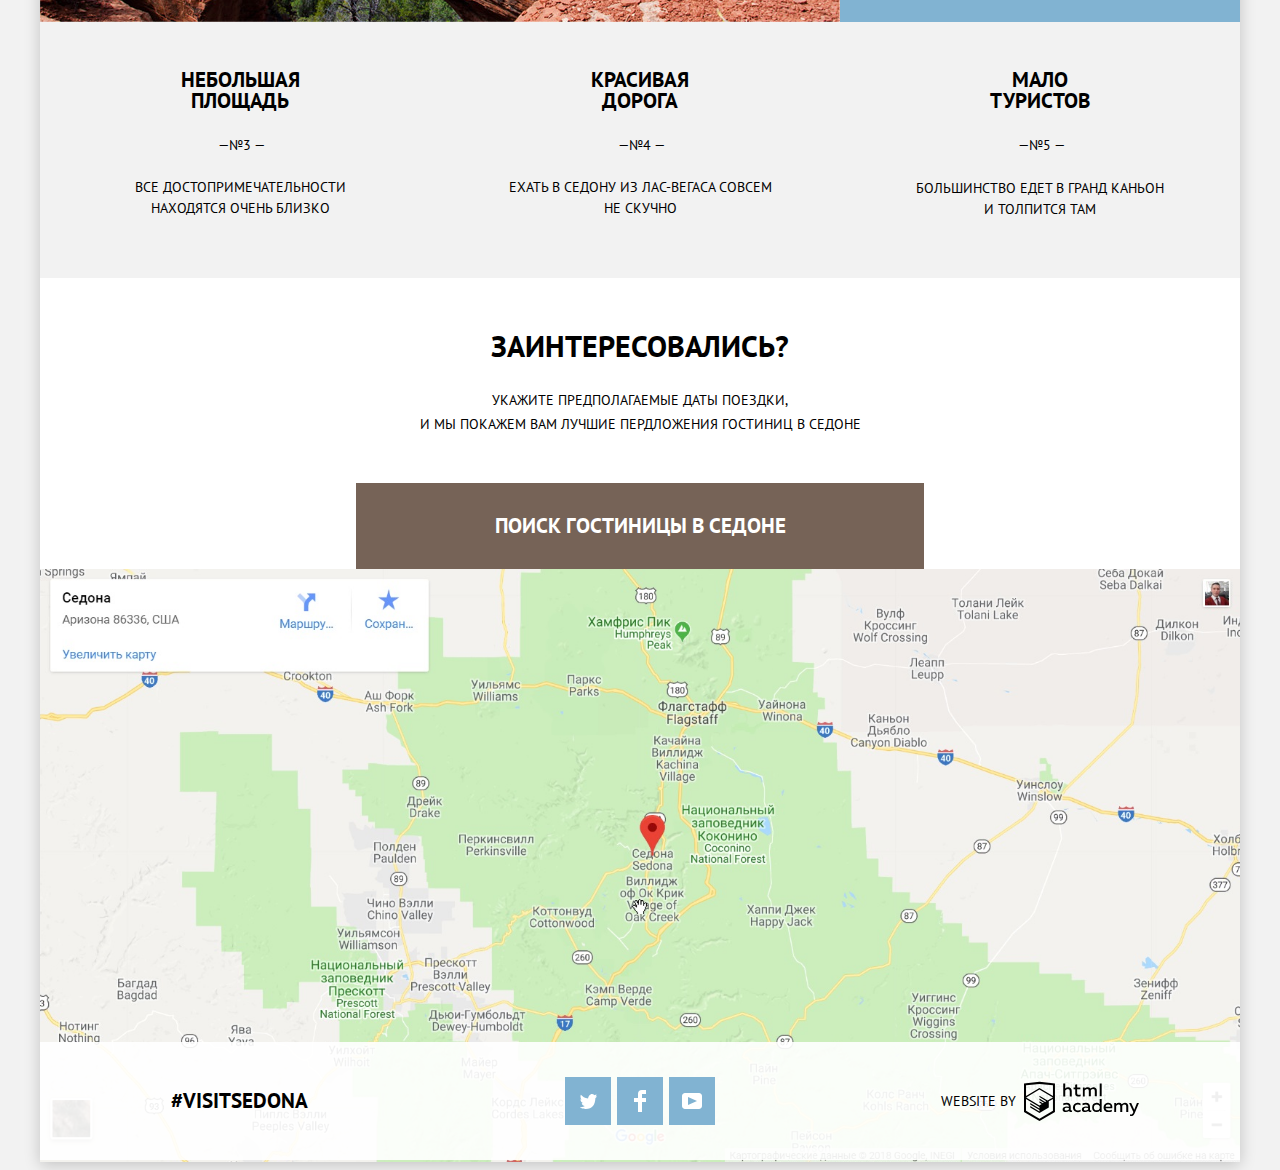
==== commit 2499c43d: "Исправляет ошибки после 2 проверки" ====
--- a/index.html
+++ b/index.html
@@ -120,7 +120,7 @@
                                 <span class="counter-adult">
                                     <button class="button-minus" type="button"></button>
                                     <input class="counter-number form-input" type="number" value="2" name="adult-number" id="adult-number">
-                                    <button class="button-plus" type="button"></button>				  
+                                    <button class="button-plus" type="button"></button>
                                 </span>
                             </div>
                             <div class="form-label">
--- a/css/style.min.css
+++ b/css/style.min.css
@@ -1 +1 @@
-.navigation-item,body{color:#000}.btn-transparent,.button,.filter-range,.form-input,body{text-transform:uppercase}body{padding:0;font-family:"PT Sans",Arial,sans-serif;font-size:14px;line-height:26px;background-color:#f2f2f2;box-shadow:0 5px 15px 0 rgba(0,1,1,.2);width:1200px;margin:0 auto}.text,.title{line-height:21px}.visually-hidden{position:absolute;width:1px;height:1px;margin:-1px;border:0;padding:0;clip:rect(0 0 0 0);overflow:hidden}.link{text-decoration:none}.title{font-size:21px;font-weight:700}.text{font-size:14px;font-weight:400}.header{width:1200px;margin:0 auto;position:relative}.navigation,.navigation li{margin:0;padding:0;display:flex}.navigation{color:#000;background-color:#fff;font-weight:700}.navigation li{height:56px;width:25%;list-style:none;align-items:center;box-sizing:border-box}.navigation-info a{text-align:right;margin-left:72px}.navigation-media a{text-align:left;margin-left:13px}.navigation-hotels,.navigation-map{text-align:right;justify-content:flex-end}.about-sedona,.advantages,.button,.counter-number,.interested p,.reason,.reason-block{text-align:center}.navigation-map a{margin-right:18px}.navigation-hotels a{margin-right:72px}.navigation a:focus,.navigation a:hover{color:#81b3d2}.navigation a:active{color:rgba(0,0,0,.3)}.navigation .nav-active{color:#766357}.header-logo{width:138px;height:70px;color:transparent;position:absolute;left:50%;transform:translateX(-50%);z-index:1}.intro img{margin-top:76px;margin-bottom:80px}.intro{display:flex;height:508px;background:url(../img/welcome-background.jpg) 50% 28% no-repeat #3d4c57;background-size:cover;position:relative;justify-content:center}.intro::after{content:"";position:absolute;left:0;right:0;bottom:0;height:57px;background:url(../img/welcome-shape.png) 0 50% no-repeat;background-size:100% 57px}.about-sedona{background-color:#fff;display:flex;flex-direction:column;justify-content:center}.reason,.reason-promo{background-color:#81b3d2}.about-sedona h2{padding:0 290px;margin:60px 0 27px;font-size:21px;line-height:26px}.about-sedona p{padding:0;margin:0 0 51px;font-size:14px;line-height:26px}.reason-promo{margin:0;padding:0;background-image:url(../img/reason-promo-background.jpg);background-repeat:no-repeat;background-position:right;color:#fff;display:flex;justify-content:flex-start}.reason{min-height:256px;padding:0;margin:0;width:33.3%}.reason h2{padding:46px 0 25px;margin:0}.reason p{padding:0 60px 21px;margin:0}.reason-promo-reverse p{padding:0 40px 23px;margin:0}.reason-first p{padding:0 59px 23px}.reason-last p{padding:0 75px 23px}.advantages{padding:0 0 83px;margin:0;display:flex;background-color:#fff;list-style:none;justify-content:space-around}.advantages h2{padding:0;margin:0}.advantages p{padding:25px 50px 0;margin:0}.advantages-item{margin-top:161px;position:relative;width:33.3%}.advantages-item-food::before,.advantages-item-hotel::before,.advantages-item-souvenirs::before{content:"";background-repeat:no-repeat;position:absolute}.advantages-item-hotel::before{background-image:url(../img/advantages-hotel.svg);width:75px;height:72px;top:-100px;right:162px}.advantages-item-food::before{background-image:url(../img/advantages-food.svg);width:74px;height:70px;top:-100px;right:163px}.advantages-item-souvenirs::before{background-image:url(../img/advantages-souvenirs.svg);width:64px;height:76px;top:-105px;right:167px}.form-wrapper,.interested h2{position:relative}.reason-promo-reverse{background-image:url(../img/reason-promo-reverse-background.jpg);background-position:left;justify-content:flex-end;background-color:#81b3d2}.reason-block,.reason-block .reason{background-color:#f2f2f2}.reason-block{list-style:none;padding:0;margin:0;display:flex;justify-content:space-around;align-items:center;height:256px}.interested{margin:0;padding:0;background-color:#fff;height:291px;display:flex;flex-direction:column;align-items:center;justify-content:flex-end}.interested h2{margin:0;padding:0;font-weight:700;font-size:30px}.interested p{margin:0;padding:31px 0 48px;font-size:14px;line-height:24px}.button-search-hotel{margin:0;padding:0;width:568px;height:86px;position:relative}.interested label{font-weight:700;font-size:14px;line-height:26px}.search-hotels{position:absolute;display:block;width:458px;color:#000;background-color:#fff;top:100%;padding:55px;box-shadow:0 7px 15px 0 rgba(0,1,1,.15);z-index:1}.button-search{width:458px;height:58px;margin-top:54px}.form-input,.form-label{height:38px;box-sizing:border-box}.modal{display:none;animation:hide .25s forwards}@keyframes show{0%{-ms-transform:scaleY(0) translateY(-100%);transform:scaleY(0) translateY(-100%)}50%{-ms-transform:scaleY(1) translateY(20%);transform:scaleY(1) translateY(20%)}70%{-ms-transform:scaleY(.8) translateY(0);transform:scaleY(.8) translateY(0)}90%{-ms-transform:scaleY(1) translateY(10%);transform:scaleY(1) translateY(10%)}100%{-ms-transform:scaleY(1) translateY(0);transform:scaleY(1) translateY(0)}}.modal-show{display:block;animation:show .55s forwards}.counter-adult,.counter-child,.filter-form,.form-item,.form-label{display:flex}.form-label{margin:0;padding:0;justify-content:space-between;align-items:center}.form-input{flex-shrink:0;width:344px;padding:8px;border:2px solid #f2f2f2;outline:0;font-size:14px;line-height:18px;background:#f2f2f2;font-weight:700;position:relative;max-width:100%;margin-left:18px}.form-input-date{padding-right:35px}.form-date-item{margin-bottom:30px;position:relative}.icon-calendar-in,.icon-calendar-out{position:absolute;color:#cacaca;height:25px;width:25px;right:5px;text-decoration:none}.icon-calendar-in{top:9px}.icon-calendar-out{top:7px}.form-input-date:hover+.icon-calendar-in,.form-input-date:hover+.icon-calendar-out{color:#000}.form-input-date:active+.icon-calendar-in,.form-input-date:active+.icon-calendar-out{color:#81b3d2}.icon-calendar-in:hover,.icon-calendar-out:hover{color:#000}.form-number-item{border-right:0;border-left:0;margin:0;padding:0;display:flex;justify-content:space-between}input[type=number]::-webkit-inner-spin-button,input[type=number]::-webkit-outer-spin-button{-webkit-appearance:none;margin:0}input[type=number]{-moz-appearance:textfield}input[type=number]:focus,input[type=number]:hover{-moz-appearance:number-input}input[type=number]::-webkit-inner-spin-button,input[type=number]::-webkit-outer-spin-button{-webkit-appearance:none;margin:0}.counter-adult{margin-left:42px}.counter-child{margin-left:26px}.counter-number{box-sizing:border-box;width:38px;height:38px;padding:0;margin:0}.button-minus,.button-plus{width:38px;height:38px;border:none;background-color:#f2f2f2;position:relative}.button-minus::after,.button-plus::after,.button-plus::before{background-color:#a9a9a9;position:absolute;content:""}.button-minus::after,.button-plus::after{width:11px;height:3px;right:15px;top:18px}.button-plus::before{width:3px;height:11px;right:19px;top:14px}.button-minus:hover:after,.button-plus:hover:after,.button-plus:hover:before{background-color:#000}.button-minus:active:after,.button-plus:active:after,.button-plus:active:before{background-color:#81b3d2}.search-hotels ul{margin:0;padding:0;list-style:none}.button{font:inherit;color:#fff;vertical-align:middle;background-color:#766357;border:none;font-weight:700;font-size:21px;line-height:26px}.button:focus,.button:hover{background-color:#604e43}.button:active{color:rgba(255,255,255,.3);background-color:#503e33}.button-detail,.button-search{background-color:#81b3d2}.button-detail:focus,.button-detail:hover,.button-search:focus,.button-search:hover{background-color:#669ec0}.button-detail:active,.button-search:active{background-color:#5496bd;color:rgba(255,255,255,.3)}.search-hotels input:hover{background-color:#ebebeb}.search-hotels input:focus{background-color:#fff;border:2px solid #e5e5e5}.container{padding-left:72px;padding-right:74px}.filter{margin:0;padding:27px 0 19px;color:#fff;background:url(../img/filter-background.jpg) 0 50% no-repeat #46525c}.fieldset-hotels{border:none;font-weight:700;font-size:16px;line-height:21px}.hotel-type,.infrastructure{font-weight:400;font-size:14px;line-height:21px;list-style:none}.infrastructure-field{margin:0;padding:0}.hotel-type-field{margin:0 0 0 118px;padding:0}.filter-range{padding:0}.infrastructure{margin:0;padding:12px 0 0 10px}.hotel-type{margin:0 0 0 14px;padding:12px 0 0}.price-option{list-style:none}.price-option-range{list-style:none;color:#fff}.price-option-range input{text-transform:uppercase;font-family:"PT Sans",Arial,sans-serif;text-align:center}.legend-filter-range{padding-bottom:10px}.infrastructure-option{margin:0;padding:10px 0 9px 2px;position:relative}.checkbox-custom{position:relative;width:27px;height:27px;display:inline-block;vertical-align:middle;right:12px}span.checkbox-custom::before{content:"";position:absolute;width:100%;height:100%;background:url(../img/svg-sedona/checkbox-off.svg) center no-repeat;top:0;left:-2px;display:block}.filter-input:checked+.checkbox-custom::before{content:"";position:absolute;top:0;right:0;bottom:0;left:0;background-image:url(../img/svg-sedona/checkbox-on.svg);background-repeat:no-repeat}.hotel-type-option{margin:0;padding-top:10px;padding-bottom:9px;position:relative}hotel-type-option::before{content:"";background-image:url(../img/svg-sedona/checkbox-off.svg);background-repeat:no-repeat;position:absolute;width:64px;height:76px;top:10px;right:70px}.filter-range{width:314px;margin:0 0 0 auto;color:#fff}.filter-range-title{margin-bottom:9px;font-weight:600;font-size:18px;line-height:21px}.price-controls{position:relative;height:33px;width:100%;margin-bottom:18px;font-size:0;border:2px solid #fff;border-radius:2px}.price-controls::after{content:"";position:absolute;top:50%;left:50%;width:2px;height:22px;background:#fff;transform:translate(-50%,-50%)}.price-controls label{display:inline-block;font-size:14px;line-height:30px;vertical-align:top;cursor:pointer}.price-controls .max-price,.price-controls .min-price{width:85px;padding-left:62px}.price-controls input{width:50px;margin:0;color:inherit;font:inherit;background:0 0;border:none;line-height:1px}.range-controls{position:relative;margin-bottom:32px}.range-controls .scale{height:2px;background:rgba(255,255,255,.3)}.range-controls .bar{width:80%;height:2px;background:#fff}.range-toggle{position:absolute;top:-9px;width:4px;height:4px;background:#ababab;border:8px solid #fff;border-radius:50%;box-shadow:0 2px 1px 0 rgba(0,1,1,.2);cursor:pointer}.range-toggle:hover{background:#1c4f80}.range-toggle-min{left:0}.range-toggle-max{left:80%}.btn-transparent{display:block;margin:34px 94px 0 auto;padding:6px 33px;font-size:14px;line-height:20px;color:#fff;background:0 0;border:2px solid #fff;border-radius:2px;cursor:pointer}.btn-transparent:hover{color:#000;background:#fff}.filter-sorting{display:flex;align-items:center;border-bottom:1px solid rgba(0,0,0,.3);background-color:#fff;padding-top:13px;padding-bottom:13px}.results-amount{font-weight:700;font-size:14px;line-height:1.24;flex-shrink:0}.results-sorting h3{font-weight:400;font-size:12px}.results-sorting{margin:0;font-size:12px;line-height:18px;display:flex;padding-left:48px;width:100%;align-items:center;padding-top:5px}.sorting-type{padding:0 0 0 40px;margin:0;list-style:none}.sorting-type li{display:inline;padding-right:31px;vertical-align:middle}.arrows li{display:inline-block;margin-left:7px;padding:0;vertical-align:middle}.sorting-type a{color:rgba(0,0,0,.3);border-bottom:1px dashed #81b3d2}.sorting-type a:focus,.sorting-type a:hover{color:#81b3d2;border-bottom:1px dashed #81b3d2}.sorting-type a:active{color:#000;border-bottom:0 dashed #81b3d2}.sort-activ a{color:#81b3d2;border-bottom:0}.arrows{list-style:none;padding:0;margin-left:auto}.arrows a{text-decoration:none;color:#cacaca;transition:color .5s ease}.arrows a:focus,.arrows a:hover{color:#000}.arrow-down a,.arrows a:active{color:#81b3d2}.result-hotels{margin:0;padding:0}.hotel-photo{margin:30px 0;padding-right:30px}.result-hotels-item{list-style:none;display:flex;border-bottom:1px solid rgba(0,0,0,.3);height:150px;background-color:#fff}.result-hotels ul{margin:0;padding:0;display:block}.result-hotels-discription p,.stars li{display:inline-block;vertical-align:middle}.result-hotels-discription{margin:27px 0;padding:0}.result-hotels-discription p{margin-top:10px;font-size:14px;line-height:22px;min-width:112px}.result-hotels-item h2{margin:0;padding:0}.result-hotels-discription button{font-size:14px;margin-right:3px}.button-detail{padding:0 17px}.button-booking{padding:0 16px}.rating{margin:30px 0 30px auto}.stars li{list-style:none;margin-left:1px}.stars{text-align:right}.raiting-number{background-color:#f2f2f2;height:27px;padding:0 12px;text-align:center;margin-top:37px;margin-left:auto}.result-hotels-item a{color:#000}.result-hotels-item a:focus,.result-hotels-item a:hover{color:#81b3d2}.result-hotels-item a:active{color:rgba(0,0,0,.3)}.map{height:593px;background:url(../img/sedona-map.jpg) 50% 100% no-repeat #e2e7d0;background-size:cover}.map iframe{height:593px;width:100%;border:none}.footer{padding:36px 0;font-weight:700;font-size:21px;line-height:26px;background-color:rgba(255,255,255,.9);display:flex;justify-content:space-between;align-items:center;box-sizing:border-box;margin-top:-120px;position:relative}.footer-hotels{margin-top:0}.hashtag{margin:0;padding:0 26px 2px 132px;color:#000}.social-buttons{margin:0;padding:0;display:flex;flex-wrap:wrap;list-style:none}.social-button{display:flex;list-style:none;align-items:center;justify-content:center;width:46px;height:48px;background-color:#81b3d2;color:#fff}.social-buttons li{margin-right:6px}.social-buttons li:last-child{margin-right:0}.social-buttons a:hover,.social-buttonsa a:focus{background-color:#669ec0}.social-buttons a:active{background-color:#5496bd;color:rgba(255,255,255,.3)}.footer-logo{margin:0;padding:0 100px 1px 0;font-size:14px;line-height:26px;font-weight:400;display:flex;justify-content:space-around;align-items:center}.footer-logo p{margin:0 8px 0 0;padding:0;color:#000}.footer-academy-logo{text-decoration:none;color:#000;transition:color .5s ease}.footer-academy-logo:hover,.hashtag:hover{color:#81b3d2}.footer-academy-logo:active,.hashtag:active{color:#bdbbbc}+.navigation-item,body{color:#000}.btn-transparent,.button,.filter-range,.form-input,body{text-transform:uppercase}body{padding:0;font-family:"PT Sans",Arial,sans-serif;font-size:14px;line-height:26px;background-color:#f2f2f2;box-shadow:0 5px 15px 0 rgba(0,1,1,.2);width:1200px;margin:0 auto}.text,.title{line-height:21px}.visually-hidden{position:absolute;width:1px;height:1px;margin:-1px;border:0;padding:0;clip:rect(0 0 0 0);overflow:hidden}.link{text-decoration:none}.title{font-size:21px;font-weight:700}.text{font-size:14px;font-weight:400}.header{width:1200px;margin:0 auto;position:relative}.navigation,.navigation li{margin:0;padding:0;display:flex}.navigation{color:#000;background-color:#fff;font-weight:700}.navigation li{height:56px;width:25%;list-style:none;align-items:center;box-sizing:border-box}.navigation-info a{text-align:right;margin-left:72px}.navigation-media a{text-align:left;margin-left:13px}.navigation-hotels,.navigation-map{text-align:right;justify-content:flex-end}.about-sedona,.advantages,.button,.counter-number,.interested p,.reason,.reason-block{text-align:center}.navigation-map a{margin-right:18px}.navigation-hotels a{margin-right:72px}.navigation a:focus,.navigation a:hover{color:#81b3d2}.navigation a:active{color:rgba(0,0,0,.3)}.navigation .nav-active{color:#766357}.header-logo{width:138px;height:70px;color:transparent;position:absolute;left:50%;transform:translateX(-50%);z-index:1}.intro img{margin-top:76px;margin-bottom:80px}.intro{display:flex;height:508px;background:url(../img/welcome-background.jpg) 50% 28.5% no-repeat #3d4c57;background-size:cover;position:relative;justify-content:center}.intro::after{content:"";position:absolute;left:0;right:0;bottom:0;height:57px;background:url(../img/welcome-shape.png) 0 50% no-repeat;background-size:100% 57px}.about-sedona{background-color:#fff;display:flex;flex-direction:column;justify-content:center}.reason,.reason-promo{background-color:#81b3d2}.about-sedona h2{padding:0 290px;margin:60px 0 27px;font-size:21px;line-height:26px}.about-sedona p{padding:0;margin:0 0 51px;font-size:14px;line-height:26px}.reason-promo{margin:0;padding:0;background-image:url(../img/reason-promo-background.jpg);background-repeat:no-repeat;background-position:right;color:#fff;display:flex;justify-content:flex-start}.reason{min-height:256px;padding:0;margin:0;width:33.3%}.reason h2{padding:47px 0 24px;margin:0}.reason p{padding:0 60px 21px;margin:0}.reason-promo-reverse h2{padding-top:46px;padding-bottom:25px}.reason-promo-reverse p{padding:0 40px 20px;margin:0}.reason-first p{padding:0 59px 21px}.reason-last p{padding:0 75px 22px}.advantages{padding:0 0 82px;margin:0;display:flex;background-color:#fff;list-style:none;justify-content:space-around}.advantages h2{padding:0;margin:0}.advantages p{padding:24px 50px 0;margin:0}.advantages-item{margin-top:161px;position:relative;width:33.3%}.advantages-item-food::before,.advantages-item-hotel::before,.advantages-item-souvenirs::before{content:"";background-repeat:no-repeat;position:absolute}.advantages-item-hotel::before{background-image:url(../img/advantages-hotel.svg);width:75px;height:72px;top:-100px;right:162px}.advantages-item-food::before{background-image:url(../img/advantages-food.svg);width:74px;height:70px;top:-100px;right:163px}.advantages-item-souvenirs::before{background-image:url(../img/advantages-souvenirs.svg);width:64px;height:76px;top:-105px;right:167px}.form-wrapper,.interested h2{position:relative}.reason-promo-reverse{background-image:url(../img/reason-promo-reverse-background.jpg);background-position:left;justify-content:flex-end;background-color:#81b3d2}.reason-block,.reason-block .reason{background-color:#f2f2f2}.reason-block{list-style:none;padding:0;margin:0;display:flex;justify-content:space-around;align-items:center;height:256px}.interested{margin:0;padding:0;background-color:#fff;height:291px;display:flex;flex-direction:column;align-items:center;justify-content:flex-end}.interested h2{margin:0;padding:0;font-weight:700;font-size:30px}.interested p{margin:0;padding:32px 0 47px;font-size:14px;line-height:24px}.button-search-hotel{margin:0;padding:0;width:568px;height:86px;position:relative}.interested label{font-weight:700;font-size:14px;line-height:26px}.search-hotels{position:absolute;display:block;width:458px;color:#000;background-color:#fff;top:100%;padding:55px;box-shadow:0 7px 15px 0 rgba(0,1,1,.15);z-index:1}.button-search{width:458px;height:58px;margin-top:54px}.form-input,.form-label{height:38px;box-sizing:border-box}.modal{display:none;animation:hide .25s forwards}@keyframes show{0%{-ms-transform:scaleY(0) translateY(-100%);transform:scaleY(0) translateY(-100%)}50%{-ms-transform:scaleY(1) translateY(20%);transform:scaleY(1) translateY(20%)}70%{-ms-transform:scaleY(.8) translateY(0);transform:scaleY(.8) translateY(0)}90%{-ms-transform:scaleY(1) translateY(10%);transform:scaleY(1) translateY(10%)}100%{-ms-transform:scaleY(1) translateY(0);transform:scaleY(1) translateY(0)}}.modal-show{display:block;animation:show .55s forwards}.counter-adult,.counter-child,.filter-form,.form-item,.form-label{display:flex}.form-label{margin:0;padding:0;justify-content:space-between;align-items:center}.form-input{flex-shrink:0;width:344px;padding:8px;border:2px solid #f2f2f2;outline:0;font-size:14px;line-height:18px;background:#f2f2f2;font-weight:700;position:relative;max-width:100%;margin-left:18px}.form-input-date{padding-right:35px}.form-date-item{margin-bottom:30px;position:relative}.icon-calendar-in,.icon-calendar-out{position:absolute;color:#cacaca;height:25px;width:25px;right:5px;text-decoration:none}.icon-calendar-in{top:9px}.icon-calendar-out{top:7px}.form-input-date:hover+.icon-calendar-in,.form-input-date:hover+.icon-calendar-out{color:#000}.form-input-date:active+.icon-calendar-in,.form-input-date:active+.icon-calendar-out{color:#81b3d2}.icon-calendar-in:hover,.icon-calendar-out:hover{color:#000}.form-number-item{border-right:0;border-left:0;margin:0;padding:0;display:flex;justify-content:space-between}input[type=number]::-webkit-inner-spin-button,input[type=number]::-webkit-outer-spin-button{-webkit-appearance:none;margin:0}input[type=number]{-moz-appearance:textfield}input[type=number]:focus,input[type=number]:hover{-moz-appearance:number-input}input[type=number]::-webkit-inner-spin-button,input[type=number]::-webkit-outer-spin-button{-webkit-appearance:none;margin:0}.counter-adult{margin-left:42px}.counter-child{margin-left:26px}.counter-number{box-sizing:border-box;width:38px;height:38px;padding:0;margin:0}.button-minus,.button-plus{width:38px;height:38px;border:none;background-color:#f2f2f2;position:relative}.button-minus::after,.button-plus::after,.button-plus::before{background-color:#a9a9a9;position:absolute;content:""}.button-minus::after,.button-plus::after{width:11px;height:3px;right:15px;top:18px}.button-plus::before{width:3px;height:11px;right:19px;top:14px}.button-minus:hover:after,.button-plus:hover:after,.button-plus:hover:before{background-color:#000}.button-minus:active:after,.button-plus:active:after,.button-plus:active:before{background-color:#81b3d2}.search-hotels ul{margin:0;padding:0;list-style:none}.button{font:inherit;color:#fff;vertical-align:middle;background-color:#766357;border:none;font-weight:700;font-size:21px;line-height:26px}.button:focus,.button:hover{background-color:#604e43}.button:active{color:rgba(255,255,255,.3);background-color:#503e33}.button-detail,.button-search{background-color:#81b3d2}.button-detail:focus,.button-detail:hover,.button-search:focus,.button-search:hover{background-color:#669ec0}.button-detail:active,.button-search:active{background-color:#5496bd;color:rgba(255,255,255,.3)}.search-hotels input:hover{background-color:#ebebeb}.search-hotels input:focus{background-color:#fff;border:2px solid #e5e5e5}.container{padding-left:72px;padding-right:74px}.filter{margin:0;padding:27px 0 19px;color:#fff;background:url(../img/filter-background.jpg) 0 50% no-repeat #46525c}.fieldset-hotels{border:none;font-weight:700;font-size:16px;line-height:21px}.hotel-type,.infrastructure{font-weight:400;font-size:14px;line-height:21px;list-style:none}.infrastructure-field{margin:0;padding:0}.hotel-type-field{margin:0 0 0 118px;padding:0}.filter-range{padding:0}.infrastructure{margin:0;padding:12px 0 0 10px}.hotel-type{margin:0 0 0 15px;padding:12px 0 0}.price-option{list-style:none}.price-option-range{list-style:none;color:#fff}.price-option-range input{text-transform:uppercase;font-family:"PT Sans",Arial,sans-serif;text-align:center}.legend-filter-range{padding-bottom:10px}.infrastructure-option{margin:0;padding:10px 0 9px 3px;position:relative}.checkbox-custom{position:relative;width:27px;height:27px;display:inline-block;vertical-align:middle;right:14px}span.checkbox-custom::before{content:"";position:absolute;width:100%;height:100%;background:url(../img/svg-sedona/checkbox-off.svg) center no-repeat;top:0;left:-2px;display:block}.filter-input:checked+.checkbox-custom::before{content:"";position:absolute;top:0;right:0;bottom:0;left:0;background-image:url(../img/svg-sedona/checkbox-on.svg);background-repeat:no-repeat}.hotel-type-option{margin:0;padding-top:10px;padding-bottom:9px;position:relative}hotel-type-option::before{content:"";background-image:url(../img/svg-sedona/checkbox-off.svg);background-repeat:no-repeat;position:absolute;width:64px;height:76px;top:10px;right:70px}.filter-range{width:314px;margin:0 0 0 auto;color:#fff}.filter-range-title{margin-bottom:9px;font-weight:600;font-size:18px;line-height:21px}.price-controls{position:relative;height:33px;width:100%;margin-bottom:18px;font-size:0;border:2px solid #fff;border-radius:2px}.price-controls::after{content:"";position:absolute;top:50%;left:50%;width:2px;height:22px;background:#fff;transform:translate(-50%,-50%)}.price-controls label{display:inline-block;font-size:14px;line-height:30px;vertical-align:top;cursor:pointer}.price-controls .max-price,.price-controls .min-price{width:85px;padding-left:62px}.price-controls input{width:50px;margin:0;color:inherit;font:inherit;background:0 0;border:none;line-height:1px}.range-controls{position:relative;margin-bottom:32px}.range-controls .scale{height:2px;background:rgba(255,255,255,.3)}.range-controls .bar{width:80%;height:2px;background:#fff}.range-toggle{position:absolute;top:-9px;width:4px;height:4px;background:#ababab;border:8px solid #fff;border-radius:50%;box-shadow:0 2px 1px 0 rgba(0,1,1,.2);cursor:pointer}.range-toggle:hover{background:#1c4f80}.range-toggle-min{left:0}.range-toggle-max{left:80%}.btn-transparent{display:block;margin:34px 94px 0 auto;padding:6px 33px;font-size:14px;line-height:20px;color:#fff;background:0 0;border:2px solid #fff;border-radius:2px;cursor:pointer}.btn-transparent:hover{color:#000;background:#fff}.filter-sorting{display:flex;align-items:center;border-bottom:1px solid rgba(0,0,0,.3);background-color:#fff;padding-top:13px;padding-bottom:13px}.results-amount{font-weight:700;font-size:14px;line-height:1.24;flex-shrink:0}.results-sorting h3{font-weight:400;font-size:12px}.results-sorting{margin:0;font-size:12px;line-height:18px;display:flex;padding-left:48px;width:100%;align-items:center;padding-top:5px}.sorting-type{padding:0 0 0 40px;margin:0;list-style:none}.sorting-type li{display:inline;padding-right:30px;vertical-align:middle}.arrows li{display:inline-block;margin-left:8px;padding:0;vertical-align:middle}.sorting-type a{color:rgba(0,0,0,.3);border-bottom:1px dashed #81b3d2}.sorting-type a:focus,.sorting-type a:hover{color:#81b3d2;border-bottom:1px dashed #81b3d2}.sorting-type a:active{color:#000;border-bottom:0 dashed #81b3d2}.sort-activ a{color:#81b3d2;border-bottom:0}.arrows{list-style:none;padding:0;margin-left:auto}.arrows a{text-decoration:none;color:#cacaca;transition:color .5s ease}.arrows a:focus,.arrows a:hover{color:#000}.arrow-down a,.arrows a:active{color:#81b3d2}.result-hotels{margin:0;padding:0}.hotel-photo{margin:30px 0;padding-right:30px}.result-hotels-item{list-style:none;display:flex;border-bottom:1px solid rgba(0,0,0,.3);height:150px;background-color:#fff}.result-hotels ul{margin:0;padding:0;display:block}.result-hotels-discription p,.stars li{display:inline-block;vertical-align:middle}.result-hotels-discription{margin:26px 0;padding:0}.result-hotels-discription p{margin-top:9px;margin-bottom:12px;font-size:14px;line-height:22px;min-width:112px}.result-hotels-item h2{margin:0;padding:0}.result-hotels-discription button{font-size:14px;margin-right:3px}.button-detail{padding:0 17px}.button-booking{padding:0 16px}.rating{margin:25px 0 25px auto}.stars li{list-style:none;margin-left:1px}.stars{text-align:right}.raiting-number{background-color:#f2f2f2;height:27px;padding:0 12px;text-align:center;margin-top:39px;margin-left:auto}.result-hotels-item a{color:#000}.result-hotels-item a:focus,.result-hotels-item a:hover{color:#81b3d2}.result-hotels-item a:active{color:rgba(0,0,0,.3)}.map{height:593px;background:url(../img/sedona-map.jpg) 50% 100% no-repeat #e2e7d0;background-size:cover}.map iframe{height:593px;width:100%;border:none}.footer{padding:35px 0;font-weight:700;font-size:21px;line-height:26px;background-color:rgba(255,255,255,.9);display:flex;justify-content:space-between;align-items:center;box-sizing:border-box;margin-top:-120px;position:relative}.hashtag,.social-buttons{margin:0;width:33.3%;padding:0}.footer-hotels{margin-top:0}.hashtag{color:#000;text-align:center}.social-buttons{display:flex;flex-wrap:wrap;list-style:none;justify-content:center}.social-button{display:flex;list-style:none;align-items:center;justify-content:center;width:46px;height:48px;background-color:#81b3d2;color:#fff}.social-buttons li{margin-right:6px}.social-buttons li:last-child{margin-right:0}.social-buttons a:hover,.social-buttonsa a:focus{background-color:#669ec0}.social-buttons a:active{background-color:#5496bd;color:rgba(255,255,255,.3)}.footer-logo{margin:0;padding:0;font-size:14px;line-height:26px;font-weight:400;display:flex;justify-content:center;align-items:center;width:33.3%}.footer-logo p{margin:0 8px 0 0;padding:0;color:#000}.footer-academy-logo{text-decoration:none;color:#000;transition:color .5s ease}.footer-academy-logo:hover,.hashtag:hover{color:#81b3d2}.footer-academy-logo:active,.hashtag:active{color:#bdbbbc}